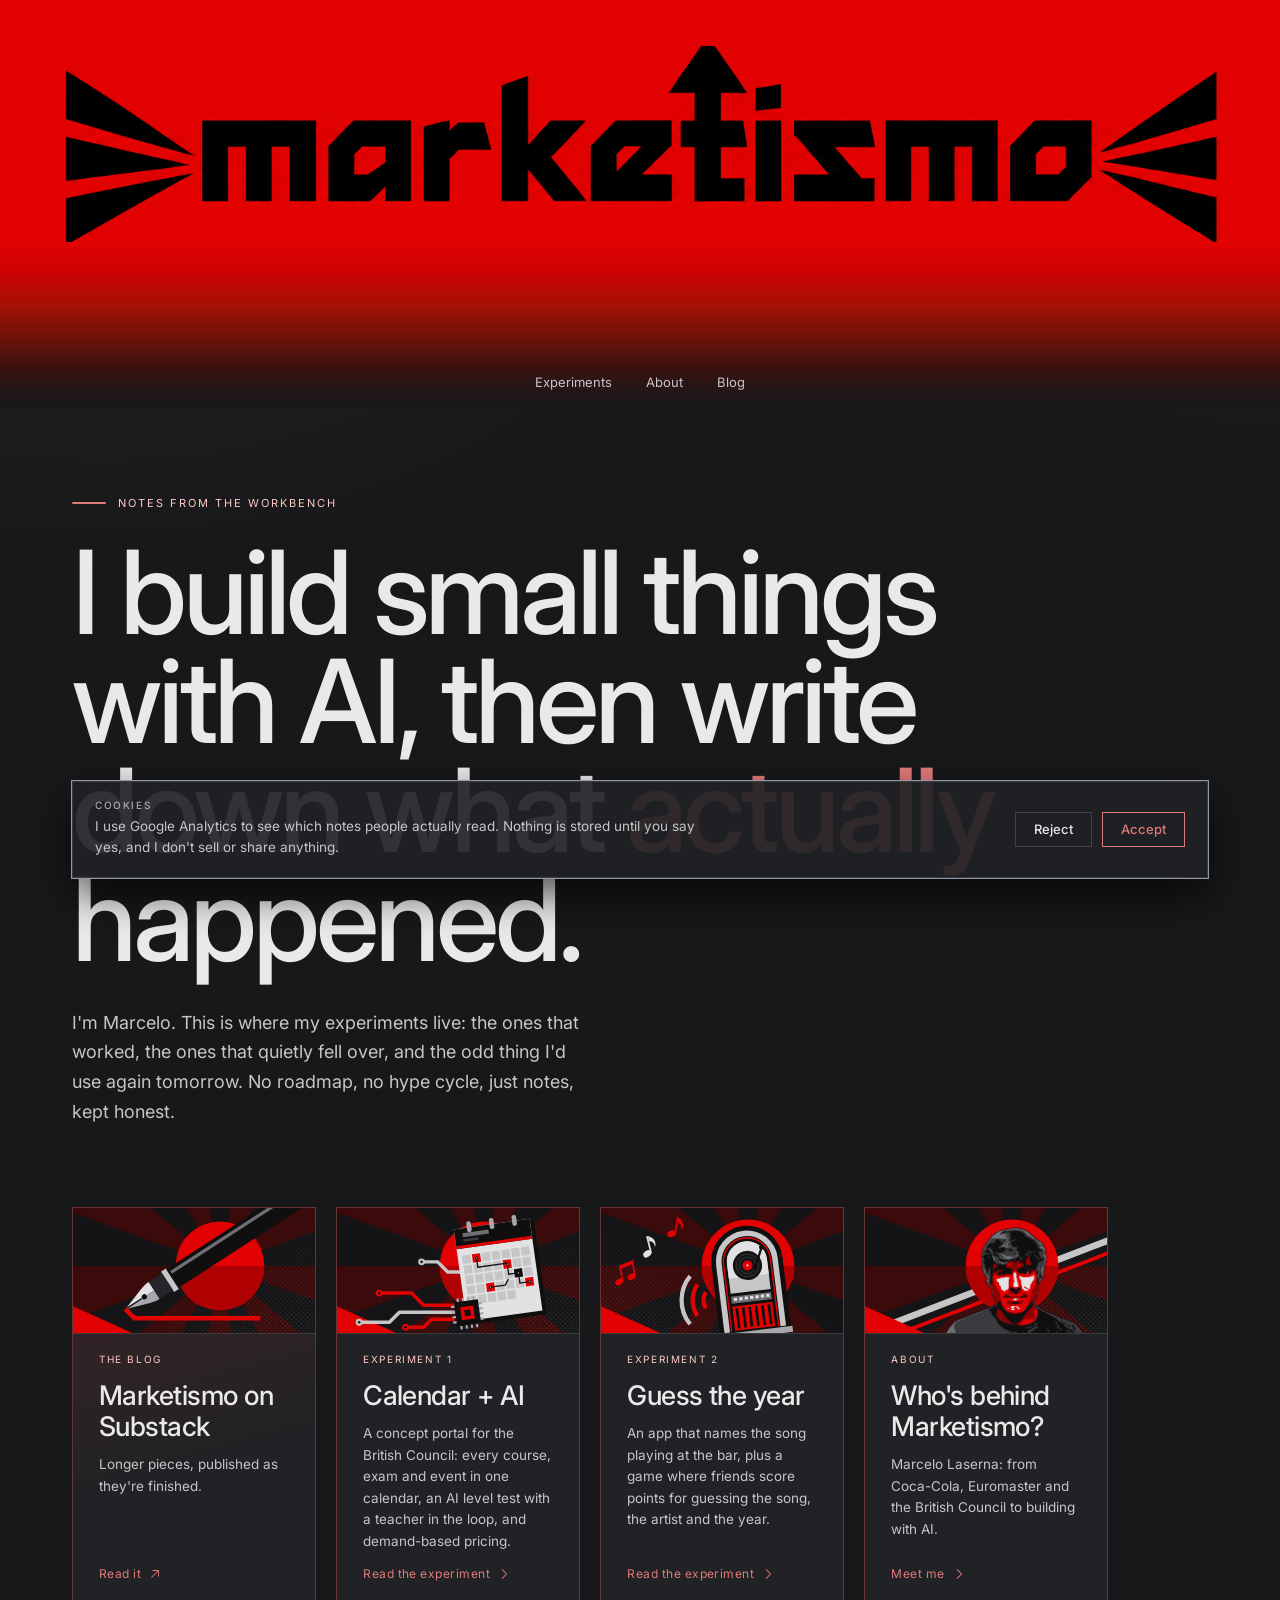
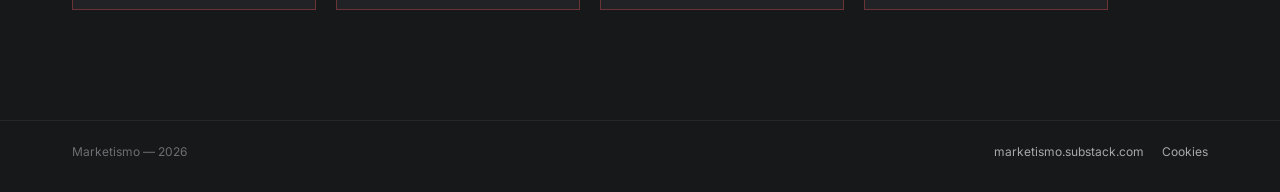
==== index.html @ d48d87e8 "Add the About page and its constructivist portrait tile New page at /about/ with Marcelo's story, a " ====
<!DOCTYPE html>
<html lang="en">
<head>
<meta charset="utf-8">
<meta name="viewport" content="width=device-width, initial-scale=1">

<!-- Consent Mode v2 defaults - must run before GTM loads -->
<script>
  window.dataLayer = window.dataLayer || [];
  function gtag(){dataLayer.push(arguments);}
  gtag('consent', 'default', {
    'ad_storage': 'denied',
    'ad_user_data': 'denied',
    'ad_personalization': 'denied',
    'analytics_storage': 'denied',
    'functionality_storage': 'granted',
    'security_storage': 'granted',
    'wait_for_update': 500
  });
</script>

<!-- Google Tag Manager -->
<script>(function(w,d,s,l,i){w[l]=w[l]||[];w[l].push({'gtm.start':
new Date().getTime(),event:'gtm.js'});var f=d.getElementsByTagName(s)[0],
j=d.createElement(s),dl=l!='dataLayer'?'&l='+l:'';j.async=true;j.src=
'https://www.googletagmanager.com/gtm.js?id='+i+dl;f.parentNode.insertBefore(j,f);
})(window,document,'script','dataLayer','GTM-PH86G99C');</script>
<!-- End Google Tag Manager -->
<title>Marketismo</title>
<meta name="description" content="Marcelo's notes from the workbench: small things built with AI, and what actually happened.">
<link rel="canonical" href="https://www.marketismo.com/">
<link rel="icon" href="/favicon.ico" sizes="16x16 32x32 48x48">
<link rel="icon" type="image/png" sizes="192x192" href="/assets/icons/icon-192.png">
<link rel="apple-touch-icon" href="/apple-touch-icon.png">
<link rel="manifest" href="/site.webmanifest">
<meta name="theme-color" content="#e20203">
<link rel="preconnect" href="https://fonts.googleapis.com">
<link rel="preconnect" href="https://fonts.gstatic.com" crossorigin>
<link rel="stylesheet" href="https://fonts.googleapis.com/css2?family=Inter:wght@300;400;500;600&amp;display=swap">
<link rel="stylesheet" href="assets/css/nocturne.css">
<link rel="stylesheet" href="assets/css/site.css">
</head>
<body>
<!-- Google Tag Manager (noscript) -->
<noscript><iframe src="https://www.googletagmanager.com/ns.html?id=GTM-PH86G99C"
height="0" width="0" style="display:none;visibility:hidden"></iframe></noscript>
<!-- End Google Tag Manager (noscript) -->
<div class="page">

  <header class="site-header">
    <a class="logo-link" href="#" aria-label="Marketismo — home">
      <img src="assets/img/marketismo-logo.png" alt="Marketismo">
    </a>
    <div class="logo-fade" aria-hidden="true"></div>
    <nav class="site-nav">
      <a href="#tiles">Experiments</a>
      <a href="/about/">About</a>
      <a href="https://marketismo.substack.com/" target="_blank" rel="noopener">Blog</a>
    </nav>
  </header>

  <main>
    <section class="hero">
      <div class="eyebrow">
        <span class="eyebrow-mark"></span>
        <span class="eyebrow-text">Notes from the workbench</span>
      </div>
      <h1>I build small things<br>with AI, then write<br>down what <em>actually</em> happened.</h1>
      <p>I'm Marcelo. This is where my experiments live: the ones that worked, the ones that quietly fell over, and the odd thing I'd use again tomorrow. No roadmap, no hype cycle, just notes, kept honest.</p>
    </section>

    <section id="tiles" class="tiles">
      <div class="tile-grid">

        <a class="tile tile--featured" href="https://marketismo.substack.com/" target="_blank" rel="noopener">
          <span class="tile-media tile-media--poster">
            <svg class="poster" viewBox="0 0 240 126" preserveAspectRatio="xMidYMid slice" xmlns="http://www.w3.org/2000/svg" aria-hidden="true">
              <defs>
                <pattern id="poster-dots" width="3.2" height="3.2" patternUnits="userSpaceOnUse" patternTransform="rotate(45)">
                  <circle cx="1.6" cy="1.6" r=".75" fill="#c6c6c9"/>
                </pattern>
                <linearGradient id="poster-fade" x1="0" y1="0" x2="1" y2="1">
                  <stop offset=".45" stop-color="#fff" stop-opacity="0"/>
                  <stop offset="1" stop-color="#fff" stop-opacity="1"/>
                </linearGradient>
                <mask id="poster-dots-mask"><rect width="240" height="126" fill="url(#poster-fade)"/></mask>
              </defs>
              <rect width="240" height="126" fill="#141416"/>
              <path class="poster-rays" d="M146 58L466.0 58.0L446.7 167.4ZM146 58L391.1 263.7L306.0 335.1ZM146 58L201.6 373.1L90.4 373.1ZM146 58L-14.0 335.1L-99.1 263.7ZM146 58L-154.7 167.4L-174.0 58.0ZM146 58L-154.7 -51.4L-99.1 -147.7ZM146 58L-14.0 -219.1L90.4 -257.1ZM146 58L201.6 -257.1L306.0 -219.1ZM146 58L391.1 -147.7L446.7 -51.4Z" fill="#3a0b0a"/>
              <rect width="240" height="126" fill="url(#poster-dots)" mask="url(#poster-dots-mask)" opacity=".22"/>
              <circle class="poster-sun" cx="146" cy="58" r="44" fill="#e20203"/>
              <path d="M102 58 A44 44 0 0 0 190 58 Z" fill="#b10203"/>
              <path class="poster-wedge" d="M0 126 L0 98 L62 126 Z" fill="#e20203"/>
              <g class="poster-pen"><g transform="translate(52 101) rotate(-33)">
                <rect x="55" y="-11" width="240" height="22" fill="#0f0f10"/>
                <rect x="58" y="-7.5" width="236" height="3.2" fill="#6e6e73"/>
                <rect x="50" y="-12" width="5.5" height="24" fill="#c6c6c9"/>
                <rect x="34" y="-10" width="16" height="20" fill="#26262a"/>
                <path d="M0 0 L22 -7.5 C28 -9.5 31 -10 34 -10 L34 0 Z" fill="#e2e2e4"/>
                <path d="M0 0 L34 0 L34 10 C31 10 28 9.5 22 7.5 Z" fill="#a8a8ac"/>
                <path d="M1.5 0 H19.5" stroke="#0f0f10" stroke-width="1.3"/>
                <circle cx="22.5" cy="0" r="2.6" fill="#0f0f10"/>
              </g></g>
              <path class="poster-ink" d="M52 101 L61 110 L186 110" fill="none" stroke="#e20203" stroke-width="4.6" stroke-linejoin="miter" stroke-linecap="butt"/>
            </svg>
          </span>
          <span class="tile-kicker">The blog</span>
          <span class="tile-title">Marketismo on Substack</span>
          <span class="tile-body">Longer pieces, published as they're finished.</span>
          <span class="tile-cta">Read it
            <svg width="14" height="14" viewBox="0 0 256 256" fill="currentColor" aria-hidden="true"><path d="M200 64v104a8 8 0 0 1-16 0V83.3L69.7 197.7a8 8 0 0 1-11.4-11.4L172.7 72H88a8 8 0 0 1 0-16h104a8 8 0 0 1 8 8Z"/></svg>
          </span>
        </a>

        <a class="tile tile--experiment" href="/experiments/calendar-ai/">
          <span class="tile-media tile-media--poster">
            <svg class="poster" viewBox="0 0 240 126" preserveAspectRatio="xMidYMid slice" xmlns="http://www.w3.org/2000/svg" aria-hidden="true">
              <defs>
                <pattern id="cal-dots" width="3.2" height="3.2" patternUnits="userSpaceOnUse" patternTransform="rotate(45)">
                  <circle cx="1.6" cy="1.6" r=".75" fill="#c6c6c9"/>
                </pattern>
                <linearGradient id="cal-fade" x1="0" y1="0" x2="1" y2="1">
                  <stop offset=".45" stop-color="#fff" stop-opacity="0"/>
                  <stop offset="1" stop-color="#fff" stop-opacity="1"/>
                </linearGradient>
                <mask id="cal-dots-mask"><rect width="240" height="126" fill="url(#cal-fade)"/></mask>
              </defs>
              <rect width="240" height="126" fill="#141416"/>
              <path class="poster-rays" d="M146 58L466.0 58.0L446.7 167.4ZM146 58L391.1 263.7L306.0 335.1ZM146 58L201.6 373.1L90.4 373.1ZM146 58L-14.0 335.1L-99.1 263.7ZM146 58L-154.7 167.4L-174.0 58.0ZM146 58L-154.7 -51.4L-99.1 -147.7ZM146 58L-14.0 -219.1L90.4 -257.1ZM146 58L201.6 -257.1L306.0 -219.1ZM146 58L391.1 -147.7L446.7 -51.4Z" fill="#3a0b0a"/>
              <rect width="240" height="126" fill="url(#cal-dots)" mask="url(#cal-dots-mask)" opacity=".22"/>
              <circle cx="146" cy="58" r="44" fill="#e20203"/>
              <path d="M102 58 A44 44 0 0 0 190 58 Z" fill="#b10203"/>
              <path d="M0 126 L0 98 L62 126 Z" fill="#e20203"/>
              <g class="poster-traces">
                <path d="M126 64 H110 L100 54 H84" fill="none" stroke="#c6c6c9" stroke-width="3.4" stroke-linejoin="miter"/><circle cx="84" cy="54" r="3.4" fill="#c6c6c9"/><circle cx="84" cy="54" r="1.3" fill="#141416"/>
                <path d="M117 97 H86 L74 85 H42" fill="none" stroke="#e20203" stroke-width="3.4" stroke-linejoin="miter"/><circle cx="42" cy="85" r="3.4" fill="#e20203"/><circle cx="42" cy="85" r="1.3" fill="#141416"/>
                <path d="M117 104 H62 L52 114 H22" fill="none" stroke="#c6c6c9" stroke-width="3.4" stroke-linejoin="miter"/><circle cx="22" cy="114" r="3.4" fill="#c6c6c9"/><circle cx="22" cy="114" r="1.3" fill="#141416"/>
                <path d="M117 111 H94 L86 119 H68" fill="none" stroke="#e20203" stroke-width="3.4" stroke-linejoin="miter"/><circle cx="68" cy="119" r="3.4" fill="#e20203"/><circle cx="68" cy="119" r="1.3" fill="#141416"/>
              </g>
              <g class="poster-calendar"><g transform="translate(160 62) rotate(-8)">
                <rect x="-34" y="-42" width="76" height="92" fill="#0f0f10"/>
                <rect x="-38" y="-46" width="76" height="92" fill="#e2e2e4"/>
                <rect x="-38" y="-46" width="76" height="20" fill="#0f0f10"/>
                <rect x="-38" y="-29" width="76" height="3" fill="#e20203"/>
                <rect x="-30" y="-41" width="26" height="4" fill="#6e6e73"/>
                <rect x="-30" y="-35" width="15" height="2.6" fill="#3b3b3f"/>
                <rect x="-25" y="-52" width="4.6" height="11" rx="2.3" fill="#a8a8ac"/>
                <rect x="-2.3" y="-52" width="4.6" height="11" rx="2.3" fill="#a8a8ac"/>
                <rect x="20.4" y="-52" width="4.6" height="11" rx="2.3" fill="#a8a8ac"/>
                <rect x="-33.50" y="-19.00" width="8.2" height="8.6" fill="#c6c6c9"/><rect x="-23.70" y="-19.00" width="8.2" height="8.6" fill="#e20203"/><rect x="-13.90" y="-19.00" width="8.2" height="8.6" fill="#c6c6c9"/><rect x="-4.10" y="-19.00" width="8.2" height="8.6" fill="#c6c6c9"/><rect x="5.70" y="-19.00" width="8.2" height="8.6" fill="#c6c6c9"/><rect x="15.50" y="-19.00" width="8.2" height="8.6" fill="#c6c6c9"/><rect x="25.30" y="-19.00" width="8.2" height="8.6" fill="#c6c6c9"/><rect x="-33.50" y="-8.80" width="8.2" height="8.6" fill="#c6c6c9"/><rect x="-23.70" y="-8.80" width="8.2" height="8.6" fill="#c6c6c9"/><rect x="-13.90" y="-8.80" width="8.2" height="8.6" fill="#c6c6c9"/><rect x="-4.10" y="-8.80" width="8.2" height="8.6" fill="#c6c6c9"/><rect x="5.70" y="-8.80" width="8.2" height="8.6" fill="#e20203"/><rect x="15.50" y="-8.80" width="8.2" height="8.6" fill="#c6c6c9"/><rect x="25.30" y="-8.80" width="8.2" height="8.6" fill="#c6c6c9"/><rect x="-33.50" y="1.40" width="8.2" height="8.6" fill="#c6c6c9"/><rect x="-23.70" y="1.40" width="8.2" height="8.6" fill="#c6c6c9"/><rect x="-13.90" y="1.40" width="8.2" height="8.6" fill="#c6c6c9"/><rect x="-4.10" y="1.40" width="8.2" height="8.6" fill="#c6c6c9"/><rect x="5.70" y="1.40" width="8.2" height="8.6" fill="#c6c6c9"/><rect x="15.50" y="1.40" width="8.2" height="8.6" fill="#0f0f10"/><rect x="25.30" y="1.40" width="8.2" height="8.6" fill="#c6c6c9"/><rect x="-33.50" y="11.60" width="8.2" height="8.6" fill="#c6c6c9"/><rect x="-23.70" y="11.60" width="8.2" height="8.6" fill="#c6c6c9"/><rect x="-13.90" y="11.60" width="8.2" height="8.6" fill="#e20203"/><rect x="-4.10" y="11.60" width="8.2" height="8.6" fill="#c6c6c9"/><rect x="5.70" y="11.60" width="8.2" height="8.6" fill="#c6c6c9"/><rect x="15.50" y="11.60" width="8.2" height="8.6" fill="#c6c6c9"/><rect x="25.30" y="11.60" width="8.2" height="8.6" fill="#e20203"/><rect x="-33.50" y="21.80" width="8.2" height="8.6" fill="#c6c6c9"/><rect x="-23.70" y="21.80" width="8.2" height="8.6" fill="#c6c6c9"/><rect x="-13.90" y="21.80" width="8.2" height="8.6" fill="#c6c6c9"/><rect x="-4.10" y="21.80" width="8.2" height="8.6" fill="#c6c6c9"/><rect x="5.70" y="21.80" width="8.2" height="8.6" fill="#c6c6c9"/>
                <g fill="none" stroke="#0f0f10" stroke-width="1.3"><path d="M-19.6 -14.7 V-5.5 H9.8"/><path d="M9.8 -4.5 V5.7 H19.6"/><path d="M19.6 5.7 V15.9 H29.4"/><path d="M-9.8 15.9 H4.9 L8.9 10.3"/></g>
                <circle cx="-19.6" cy="-14.7" r="1.5" fill="#0f0f10"/><circle cx="-19.6" cy="-14.7" r=".6" fill="#e2e2e4"/><circle cx="9.8" cy="-4.5" r="1.5" fill="#0f0f10"/><circle cx="9.8" cy="-4.5" r=".6" fill="#e2e2e4"/><circle cx="-9.8" cy="15.9" r="1.5" fill="#0f0f10"/><circle cx="-9.8" cy="15.9" r=".6" fill="#e2e2e4"/><circle cx="29.4" cy="15.9" r="1.5" fill="#0f0f10"/><circle cx="29.4" cy="15.9" r=".6" fill="#e2e2e4"/><circle cx="19.6" cy="5.7" r="1.5" fill="#0f0f10"/><circle cx="19.6" cy="5.7" r=".6" fill="#e2e2e4"/>
                <g transform="translate(-36 38)">
                  <rect x="-9" y="-15.5" width="2.2" height="4" fill="#a8a8ac"/><rect x="-9" y="11.5" width="2.2" height="4" fill="#a8a8ac"/><rect x="-15.5" y="-9" width="4" height="2.2" fill="#a8a8ac"/><rect x="11.5" y="-9" width="4" height="2.2" fill="#a8a8ac"/><rect x="-3.8" y="-15.5" width="2.2" height="4" fill="#a8a8ac"/><rect x="-3.8" y="11.5" width="2.2" height="4" fill="#a8a8ac"/><rect x="-15.5" y="-3.8" width="4" height="2.2" fill="#a8a8ac"/><rect x="11.5" y="-3.8" width="4" height="2.2" fill="#a8a8ac"/><rect x="1.4000000000000004" y="-15.5" width="2.2" height="4" fill="#a8a8ac"/><rect x="1.4000000000000004" y="11.5" width="2.2" height="4" fill="#a8a8ac"/><rect x="-15.5" y="1.4000000000000004" width="4" height="2.2" fill="#a8a8ac"/><rect x="11.5" y="1.4000000000000004" width="4" height="2.2" fill="#a8a8ac"/><rect x="6.600000000000001" y="-15.5" width="2.2" height="4" fill="#a8a8ac"/><rect x="6.600000000000001" y="11.5" width="2.2" height="4" fill="#a8a8ac"/><rect x="-15.5" y="6.600000000000001" width="4" height="2.2" fill="#a8a8ac"/><rect x="11.5" y="6.600000000000001" width="4" height="2.2" fill="#a8a8ac"/>
                  <rect x="-12" y="-12" width="24" height="24" fill="#0f0f10"/>
                  <rect x="-6.5" y="-6.5" width="13" height="13" fill="#e20203"/>
                  <rect x="-3" y="-3" width="6" height="6" fill="#0f0f10"/>
                </g>
              </g></g>
            </svg>
          </span>
          <span class="tile-kicker">Experiment 1</span>
          <span class="tile-title">Calendar + AI</span>
          <span class="tile-body">A concept portal for the British Council: every course, exam and event in one calendar, an AI level test with a teacher in the loop, and demand-based pricing.</span>
          <span class="tile-cta">Read the experiment
            <svg width="14" height="14" viewBox="0 0 256 256" fill="currentColor" aria-hidden="true"><path d="m181.7 133.7-80 80a8 8 0 0 1-11.4-11.4L164.7 128 90.3 53.7a8 8 0 0 1 11.4-11.4l80 80a8 8 0 0 1 0 11.4Z"/></svg>
          </span>
        </a>

        <a class="tile tile--experiment" href="/experiments/guess-the-year/">
          <span class="tile-media tile-media--poster">
            <svg class="poster" viewBox="0 0 240 126" preserveAspectRatio="xMidYMid slice" xmlns="http://www.w3.org/2000/svg" aria-hidden="true">
              <defs>
                <pattern id="jbx-dots" width="3.2" height="3.2" patternUnits="userSpaceOnUse" patternTransform="rotate(45)">
                  <circle cx="1.6" cy="1.6" r=".75" fill="#c6c6c9"/>
                </pattern>
                <linearGradient id="jbx-fade" x1="1" y1="0" x2="0" y2="1">
                  <stop offset=".45" stop-color="#fff" stop-opacity="0"/>
                  <stop offset="1" stop-color="#fff" stop-opacity="1"/>
                </linearGradient>
                <mask id="jbx-dots-mask"><rect width="240" height="126" fill="url(#jbx-fade)"/></mask>
              </defs>
              <rect width="240" height="126" fill="#141416"/>
              <path class="poster-rays" d="M146 58L466.0 58.0L446.7 167.4ZM146 58L391.1 263.7L306.0 335.1ZM146 58L201.6 373.1L90.4 373.1ZM146 58L-14.0 335.1L-99.1 263.7ZM146 58L-154.7 167.4L-174.0 58.0ZM146 58L-154.7 -51.4L-99.1 -147.7ZM146 58L-14.0 -219.1L90.4 -257.1ZM146 58L201.6 -257.1L306.0 -219.1ZM146 58L391.1 -147.7L446.7 -51.4Z" fill="#3a0b0a"/>
              <rect width="240" height="126" fill="url(#jbx-dots)" mask="url(#jbx-dots-mask)" opacity=".22"/>
              <circle cx="146" cy="58" r="46" fill="#e20203"/>
              <path d="M100 58 A46 46 0 0 0 192 58 Z" fill="#b10203"/>
              <path d="M0 126 L0 98 L62 126 Z" fill="#e20203"/>
              <g class="poster-waves" fill="none" stroke="#e20203" stroke-width="4.2" stroke-linecap="butt">
                <path d="M104.1 100.0 A16 16 0 0 1 104.1 84.0"/>
                <path d="M95.9 107.5 A27 27 0 0 1 95.9 76.5"/>
                <path d="M88.5 115.9 A38 38 0 0 1 88.5 68.1" stroke="#c6c6c9"/>
              </g>
              <g class="poster-notes">
                <g transform="translate(46 46) rotate(-14)"><ellipse cx="0" cy="0" rx="4.4" ry="3.1" transform="rotate(-22)" fill="#e2e2e4"/><rect x="3" y="-17" width="1.7" height="17" fill="#e2e2e4"/><path d="M4.7 -17 C10 -14 12 -9.5 9 -4.5 C9.6 -9 7.6 -11 4.7 -12 Z" fill="#e2e2e4"/></g>
                <g transform="translate(18 74) rotate(-10)"><ellipse cx="0" cy="0" rx="4" ry="2.9" transform="rotate(-22)" fill="#e20203"/><ellipse cx="13" cy="-3" rx="4" ry="2.9" transform="rotate(-22 13 -3)" fill="#e20203"/><rect x="2.8" y="-16" width="1.6" height="16" fill="#e20203"/><rect x="15.8" y="-19" width="1.6" height="16" fill="#e20203"/><path d="M2.8 -16 L17.4 -19 L17.4 -15.4 L2.8 -12.4 Z" fill="#e20203"/></g>
                <g transform="translate(70 26) rotate(8)"><ellipse cx="0" cy="0" rx="4.4" ry="3.1" transform="rotate(-22)" fill="#e20203"/><rect x="3" y="-17" width="1.7" height="17" fill="#e20203"/><path d="M4.7 -17 C10 -14 12 -9.5 9 -4.5 C9.6 -9 7.6 -11 4.7 -12 Z" fill="#e20203"/></g>
              </g>
              <g class="poster-jukebox"><g transform="translate(154 127) rotate(-7)">
                <path d="M-34 8 V-74 A34 34 0 0 1 34 -74 V8 Z" fill="#0f0f10" stroke="#0f0f10" stroke-width="3"/>
                <path d="M-28 -6 V-74 A28 28 0 0 1 28 -74 V-6" fill="none" stroke="#c6c6c9" stroke-width="5.5"/>
                <path d="M-23.5 -6 V-74 A23.5 23.5 0 0 1 23.5 -74 V-6" fill="none" stroke="#e20203" stroke-width="1.4"/>
                <rect x="-31.5" y="-74" width="2.2" height="66" fill="#f4f4f5" opacity=".14"/>
                <path d="M-20 -44 V-74 A20 20 0 0 1 20 -74 V-44 Z" fill="#c6c6c9"/>
                <path d="M-20 -59 V-74 A20 20 0 0 1 20 -74 V-59 Z" fill="#e2e2e4"/>
                <circle cx="0" cy="-70" r="14.5" fill="#141416"/>
                <circle cx="0" cy="-70" r="11.2" fill="none" stroke="#3b3b3f" stroke-width=".8"/>
                <circle cx="0" cy="-70" r="8.2" fill="none" stroke="#3b3b3f" stroke-width=".8"/>
                <circle cx="0" cy="-70" r="5" fill="#e20203"/>
                <circle cx="0" cy="-70" r="1.1" fill="#e2e2e4"/>
                <path d="M16 -86 L7 -66" stroke="#0f0f10" stroke-width="2.2" stroke-linecap="round"/>
                <circle cx="16" cy="-86" r="2.4" fill="#0f0f10"/>
                <rect x="-20" y="-41" width="40" height="7" fill="#6e6e73"/>
                <rect x="-17.5" y="-39.5" width="3.2" height="3" fill="#e2e2e4"/><rect x="-12.1" y="-39.5" width="3.2" height="3" fill="#e2e2e4"/><rect x="-6.699999999999999" y="-39.5" width="3.2" height="3" fill="#e2e2e4"/><rect x="-1.2999999999999972" y="-39.5" width="3.2" height="3" fill="#e2e2e4"/><rect x="4.100000000000001" y="-39.5" width="3.2" height="3" fill="#e2e2e4"/><rect x="9.5" y="-39.5" width="3.2" height="3" fill="#e2e2e4"/><rect x="14.900000000000006" y="-39.5" width="3.2" height="3" fill="#e2e2e4"/>
                <rect x="-20" y="-31" width="40" height="24" fill="#e20203"/>
                <rect x="-17" y="-29" width="2.6" height="20" fill="#0f0f10"/><rect x="-10.6" y="-29" width="2.6" height="20" fill="#0f0f10"/><rect x="-4.199999999999999" y="-29" width="2.6" height="20" fill="#0f0f10"/><rect x="2.200000000000003" y="-29" width="2.6" height="20" fill="#0f0f10"/><rect x="8.600000000000001" y="-29" width="2.6" height="20" fill="#0f0f10"/><rect x="15" y="-29" width="2.6" height="20" fill="#0f0f10"/>
                <rect x="-37" y="-5" width="74" height="6" fill="#a8a8ac"/>
              </g></g>
            </svg>
          </span>
          <span class="tile-kicker">Experiment 2</span>
          <span class="tile-title">Guess the year</span>
          <span class="tile-body">An app that names the song playing at the bar, plus a game where friends score points for guessing the song, the artist and the year.</span>
          <span class="tile-cta">Read the experiment
            <svg width="14" height="14" viewBox="0 0 256 256" fill="currentColor" aria-hidden="true"><path d="m181.7 133.7-80 80a8 8 0 0 1-11.4-11.4L164.7 128 90.3 53.7a8 8 0 0 1 11.4-11.4l80 80a8 8 0 0 1 0 11.4Z"/></svg>
          </span>
        </a>

        <a class="tile tile--experiment" href="/about/">
          <span class="tile-media tile-media--poster">
            <svg class="poster" viewBox="0 0 240 126" preserveAspectRatio="xMidYMid slice" xmlns="http://www.w3.org/2000/svg" aria-hidden="true">
              <defs>
                <pattern id="abt-dots" width="3.2" height="3.2" patternUnits="userSpaceOnUse" patternTransform="rotate(45)">
                  <circle cx="1.6" cy="1.6" r=".75" fill="#c6c6c9"/>
                </pattern>
                <linearGradient id="abt-fade" x1="0" y1="0" x2="1" y2="1">
                  <stop offset=".45" stop-color="#fff" stop-opacity="0"/>
                  <stop offset="1" stop-color="#fff" stop-opacity="1"/>
                </linearGradient>
                <mask id="abt-dots-mask"><rect width="240" height="126" fill="url(#abt-fade)"/></mask>
              </defs>
              <rect width="240" height="126" fill="#141416"/>
              <path class="poster-rays" d="M146 58L466.0 58.0L446.7 167.4ZM146 58L391.1 263.7L306.0 335.1ZM146 58L201.6 373.1L90.4 373.1ZM146 58L-14.0 335.1L-99.1 263.7ZM146 58L-154.7 167.4L-174.0 58.0ZM146 58L-154.7 -51.4L-99.1 -147.7ZM146 58L-14.0 -219.1L90.4 -257.1ZM146 58L201.6 -257.1L306.0 -219.1ZM146 58L391.1 -147.7L446.7 -51.4Z" fill="#3a0b0a"/>
              <rect width="240" height="126" fill="url(#abt-dots)" mask="url(#abt-dots-mask)" opacity=".22"/>
              <g class="poster-bars">
                <path d="M-10 126 L250 26 L250 33 L-10 133 Z" fill="#c6c6c9"/>
                <path d="M-10 140 L250 40 L250 44 L-10 144 Z" fill="#e20203"/>
              </g>
              <circle cx="146" cy="58" r="46" fill="#e20203"/>
              <path d="M100 58 A46 46 0 0 0 192 58 Z" fill="#b10203"/>
              <path d="M0 126 L0 98 L62 126 Z" fill="#e20203"/>
              <g class="poster-portrait">
                <image href="/assets/img/about/marcelo-poster.png" x="71" y="11" width="150" height="150"/>
              </g>
            </svg>
          </span>
          <span class="tile-kicker">About</span>
          <span class="tile-title">Who's behind Marketismo?</span>
          <span class="tile-body">Marcelo Laserna: from Coca-Cola, Euromaster and the British Council to building with AI.</span>
          <span class="tile-cta">Meet me
            <svg width="14" height="14" viewBox="0 0 256 256" fill="currentColor" aria-hidden="true"><path d="m181.7 133.7-80 80a8 8 0 0 1-11.4-11.4L164.7 128 90.3 53.7a8 8 0 0 1 11.4-11.4l80 80a8 8 0 0 1 0 11.4Z"/></svg>
          </span>
        </a>

      </div>
    </section>
  </main>

  <footer class="site-footer">
    <span>Marketismo — 2026</span>
    <div class="footer-links">
      <a href="https://marketismo.substack.com/" target="_blank" rel="noopener">marketismo.substack.com</a>
      <button type="button" class="link-btn" id="mk-consent-reopen">Cookies</button>
    </div>
  </footer>
</div>
<!-- Cookie consent -->
<div class="consent" id="mk-consent" role="dialog" aria-modal="false" aria-labelledby="mk-consent-title" hidden>
  <div class="consent-inner">
    <div class="consent-copy">
      <h2 class="consent-title" id="mk-consent-title">Cookies</h2>
      <p>I use Google Analytics to see which notes people actually read. Nothing is stored until you say yes, and I don't sell or share anything.</p>
    </div>
    <div class="consent-actions">
      <button type="button" class="btn btn-secondary" data-consent="denied">Reject</button>
      <button type="button" class="btn btn-primary" data-consent="granted">Accept</button>
    </div>
  </div>
</div>

<script src="assets/js/consent.js"></script>
</body>

</html>
---- assets/css/nocturne.css ----
/* Nocturne — design-system tokens and component classes. This file is the source of truth for the system's look; retune it here and see readme.md. */
@import url('https://fonts.googleapis.com/css2?family=Inter:wght@400;500;600;700&display=swap');

:root {
  --color-bg: #161826;
  --color-surface: #232532;
  --color-text: #e9e9ed;
  --color-accent: #9184d9; /* review round 7 (Barron): the accent moves to
     the product's blurple — OKLCH hue 289.2, the hue of the app's own Pro
     accent (#9a8fe0, --om-accent-pro) — at the same lightness the steel
     accent held (L 0.660, so the documented ratios survive) and chroma
     in the product blurple's own range (its token sits at C 0.118; the
     accent takes 0.125, from the old steel's 0.030):
     the accent now reads as an accent rather than another neutral. */
  --color-accent-2: #a7a1db; /* the machine-derived stand-in follows: same
     hue, same L 0.734, chroma at the same 2:3 proportion it held */
  --color-divider: color-mix(in srgb, #e9e9ed 16%, transparent);

  /* Tonal ramps — generated in OKLCH on one shared lightness scale, so the
     same step of any role matches the others in visual value. */
  --color-neutral-100: #f3f5fe;
  --color-neutral-200: #e4e7f5;
  --color-neutral-300: #cfd3e5;
  --color-neutral-400: #b2b6ca;
  --color-neutral-500: #9397ab;
  --color-neutral-600: #75798c;
  --color-neutral-700: #595d6c;
  --color-neutral-800: #3f424d;
  --color-neutral-900: #292b31;

  --color-accent-100: #f5f4ff;
  --color-accent-200: #e7e5fe;
  --color-accent-300: #d2cefd;
  --color-accent-400: #b5abfc;
  --color-accent-500: #968ae0;
  --color-accent-600: #796cbf;
  --color-accent-700: #5d5294;
  --color-accent-800: #423a6a;
  --color-accent-900: #2b2741;

  --color-accent-2-100: #f5f4ff;
  --color-accent-2-200: #e7e5fe;
  --color-accent-2-300: #d2cefd;
  --color-accent-2-400: #b5afe8;
  --color-accent-2-500: #9690c9;
  --color-accent-2-600: #7972a9;
  --color-accent-2-700: #5c5783;
  --color-accent-2-800: #423e5d;
  --color-accent-2-900: #2b293a;

  /* Deck section-divider ground — review round 3: saturation as presence.
     Dividers take a saturated deep indigo (hue 277, the neutral ramp's own
     family; C 0.094 — written when the accent held C 0.030, before the
     round-7 blurple raised it past the ground's) with a lighter bloom and
     a ghost tint of the same hue, while the slide grounds stay
     desaturated. Deck-scale fills only — not interface colors. */
  --color-section: #262a60;
  --color-section-glow: #353b80;
  --color-section-ghost: #4c5397;

  --font-heading: "Inter", system-ui, sans-serif;
  --font-heading-weight: 500;
  --font-body: "Inter", system-ui, sans-serif;

  --space-1: 2.8px;
  --space-2: 5.6px;
  --space-3: 8.4px;
  --space-4: 11.2px;
  --space-6: 16.8px;
  --space-8: 22.4px;

  --radius-sm: 4px;
  --radius-md: 8px;
  --radius-lg: 14px;

  /* Elevation — derived from the ground: soft ink-tinted shadows on a
     light theme, a hairline edge + ambient darkness on a dark one. */
  --shadow-sm: 0 0 0 1px #3f424d;
  --shadow-md: 0 0 0 1px #595d6c, 0 6px 18px rgba(0,0,0,0.55);
  --shadow-lg: 0 0 0 1px #9397ab, 0 16px 40px rgba(0,0,0,0.65);
}

body {
  background: var(--color-bg);
  color: var(--color-text);
  font-family: var(--font-body);
}
h1, h2, h3, h4 { font-family: var(--font-heading); font-weight: var(--font-heading-weight); }

.lighten{mix-blend-mode:lighten;background-color:transparent}

/* ══════════════════════════════════════════════════════════════════════════
   Components — built with the tokens above. Plain CSS
   on plain HTML: no JavaScript, no build step. Each class is documented in
   readme.md and demonstrated in foundations/ and components/.
   ══════════════════════════════════════════════════════════════════════ */

*, *::before, *::after { box-sizing: border-box; }
body { margin: 0; font-size: 15px; line-height: 1.55; font-weight: 400; }
h1, h2, h3, h4, h5, h6 {
  font-family: var(--font-heading); font-weight: var(--font-heading-weight);
  line-height: 1.12; letter-spacing: -0.015em; margin: 0 0 var(--space-2);
}
h1 { font-size: 42px; }
h2 { font-size: 32px; }
h3 { font-size: 25px; }
h4 { font-size: 20px; }
h5 { font-size: 16px; }
h6 { font-size: 13px; }
h6 { letter-spacing: 0.08em; text-transform: uppercase; }
p { margin: 0 0 var(--space-3); }
a { color: var(--color-accent); text-underline-offset: 3px; }
img { display: block; max-width: 100%; }
figure { margin: 0; }
figcaption {
  font-size: 11px; margin-top: var(--space-1);
  color: color-mix(in srgb, var(--color-text) 55%, transparent);
}
.text-muted { color: color-mix(in srgb, var(--color-text) 55%, transparent); }
:focus { outline: none; }
:focus-visible { outline: 2px solid var(--color-accent); outline-offset: 2px; }
::selection { background: color-mix(in srgb, var(--color-accent) 30%, transparent); }

/* — rules — */
/* Rules fade to transparent at both ends instead of stopping cleanly — a
   Nocturne signature. The ramp is 48px an end (one deck baseline unit),
   painted from the same divider token. Freestanding rules fade; box
   outlines, in-control separators, and short accent marks stay solid. */
.hr {
  height: 1px; border: 0; margin: var(--space-4) 0;
  background: linear-gradient(to right,
    transparent, var(--color-divider) 48px,
    var(--color-divider) calc(100% - 48px), transparent);
}

/* — buttons — */
.btn {
  display: inline-flex; align-items: center; justify-content: center; gap: 6px;
  cursor: pointer; text-decoration: none;
  font-family: var(--font-heading); font-weight: var(--font-heading-weight);
  font-size: 14px; line-height: 1.2; color: var(--color-text); /* matches the .input's 14px —
     the pair sits side by side in sign-up rows */
  background: transparent; border: 1px solid transparent;
  padding: var(--space-2) calc(var(--space-3) * 1.2);
  border-radius: var(--radius-md);
}
.btn svg { display: block; }
.btn:disabled { opacity: 0.45; cursor: not-allowed; }
.btn-primary { color: var(--color-accent); border-color: var(--color-accent); }
.btn-primary:hover { background: color-mix(in srgb, var(--color-accent) 12%, transparent); }
.btn-primary:active { background: color-mix(in srgb, var(--color-accent) 22%, transparent); }
.btn-secondary { border-color: var(--color-divider); }
.btn-secondary:hover { background: color-mix(in srgb, var(--color-text) 7%, transparent); }
.btn-secondary:active { background: color-mix(in srgb, var(--color-text) 14%, transparent); }
.btn-ghost { color: var(--color-accent); padding-inline: var(--space-1); }
.btn-ghost:hover { background: color-mix(in srgb, var(--color-accent) 10%, transparent); }
.btn-ghost:active { background: color-mix(in srgb, var(--color-accent) 18%, transparent); }
.btn-icon { width: 36px; height: 36px; padding: 0; }
.btn-block { width: 100%; margin-top: var(--space-2); }

/* — forms — */
.field > label {
  display: block; font-size: 12px; margin-bottom: 5px;
  color: color-mix(in srgb, var(--color-text) 70%, transparent);
}
.input {
  width: 100%; min-height: 36px; padding: 6px 10px; font: inherit;
  font-size: 14px; color: var(--color-text); caret-color: var(--color-accent);
  background: var(--color-surface);
  border: 1px solid var(--color-divider); border-radius: var(--radius-md);
}
.input:hover { border-color: color-mix(in srgb, var(--color-text) 45%, transparent); }
.input:focus-visible { border-color: var(--color-accent); outline-offset: 0; }
textarea.input { min-height: 90px; resize: vertical; }
.radio { display: inline-flex; align-items: center; gap: 8px; cursor: pointer; font-size: 14px; }
.radio input, .seg-opt input {
  position: absolute; opacity: 0; width: 0; height: 0; pointer-events: none;
}
.radio .dot {
  width: 16px; height: 16px; flex: none; border-radius: 50%;
  border: 1.5px solid var(--color-divider);
}
.radio:hover .dot { border-color: var(--color-accent); }
.radio input:checked + .dot {
  border-color: var(--color-accent); background: var(--color-accent);
  box-shadow: inset 0 0 0 4px var(--color-bg);
}
.radio input:focus-visible + .dot { outline: 2px solid var(--color-accent); outline-offset: 2px; }
.seg {
  display: inline-flex; overflow: hidden;
  border: 1px solid var(--color-divider); border-radius: var(--radius-md);
}
.seg-opt {
  display: inline-flex; align-items: center; gap: 6px;
  padding: 7px 12px; font-size: 13px; cursor: pointer;
}
.seg-opt + .seg-opt { border-left: 1px solid var(--color-divider); }
.seg-opt:has(input:checked) { color: var(--color-accent); box-shadow: inset 0 0 0 1px var(--color-accent); }
.seg-opt:not(:has(input:checked)):hover { background: color-mix(in srgb, var(--color-text) 7%, transparent); }
.seg-opt:has(input:focus-visible) { outline: 2px solid var(--color-accent); outline-offset: -2px; }

/* — cards — */
.card {
  display: flex; flex-direction: column; gap: var(--space-2);
  padding: var(--space-3); border-radius: var(--radius-md); background: var(--color-surface);
}
.card-kicker { font-size: 10px; letter-spacing: 0.1em; text-transform: uppercase; color: var(--color-accent); }
.card-title {
  font-family: var(--font-heading); font-weight: var(--font-heading-weight);
  font-size: 17px; line-height: 1.2;
}
.card-body { margin: 0; font-size: 13px; opacity: 0.8; flex: 1; }
.card-meta {
  display: flex; align-items: center; gap: 6px; font-size: 11px;
  color: color-mix(in srgb, var(--color-text) 50%, transparent);
}
.elev-sm { box-shadow: var(--shadow-sm); }
.elev-md { box-shadow: var(--shadow-md); }
.elev-lg { box-shadow: var(--shadow-lg); }

/* — tags — */
.tag {
  display: inline-flex; align-items: center; font-size: 11px;
  letter-spacing: 0.02em; padding: 3px 10px;
  border-radius: calc(var(--radius-md) * 0.75);
}
.tag-accent { background: var(--color-accent-800); color: var(--color-accent-100); }
.tag-accent-2 { background: var(--color-accent-2-800); color: var(--color-accent-2-100); }
.tag-neutral { background: var(--color-neutral-800); color: var(--color-neutral-100); }
.tag-outline { border: 1px solid var(--color-accent); color: var(--color-accent); }

/* — navigation — */
.nav {
  display: flex; align-items: center; gap: var(--space-4);
  padding: var(--space-3) var(--space-4);
  border-bottom: none;
}
.nav-brand {
  font-family: var(--font-heading); font-weight: var(--font-heading-weight);
  font-size: 18px; margin-right: auto;
}
.nav a { color: inherit; text-decoration: none; font-size: 14px; }
.nav a:hover, .nav a[aria-current='page'] { color: var(--color-accent); }

/* — tables — */
.table { width: 100%; border-collapse: collapse; font-size: 14px; }
.table th {
  text-align: left; font-size: 11px; letter-spacing: 0.08em; text-transform: uppercase;
  color: color-mix(in srgb, var(--color-text) 60%, transparent);
  padding: var(--space-2); border-bottom: 1px solid transparent; /* keeps layout; the row paints the fading rule */
}
.table td {
  padding: var(--space-2);
  border-bottom: 1px solid transparent;
}
/* Row rules as row-level strips so the end-fade spans the row, not each cell. */
.table thead tr {
  background: linear-gradient(to right,
    transparent, var(--color-divider) 48px,
    var(--color-divider) calc(100% - 48px), transparent) no-repeat bottom / 100% 1px;
}
.table tbody tr {
  background: linear-gradient(to right,
    transparent, color-mix(in srgb, var(--color-text) 8%, transparent) 48px,
    color-mix(in srgb, var(--color-text) 8%, transparent) calc(100% - 48px), transparent) no-repeat bottom / 100% 1px;
}
.table tbody tr:hover {
  /* the hover tint layers over the row rule, which keeps painting */
  background:
    linear-gradient(color-mix(in srgb, var(--color-text) 4%, transparent),
                    color-mix(in srgb, var(--color-text) 4%, transparent)) no-repeat 0 0 / 100% 100%,
    linear-gradient(to right,
      transparent, color-mix(in srgb, var(--color-text) 8%, transparent) 48px,
      color-mix(in srgb, var(--color-text) 8%, transparent) calc(100% - 48px), transparent) no-repeat bottom / 100% 1px;
}

/* — dialog — */
.dialog-backdrop {
  position: fixed; inset: 0; display: grid; place-items: center;
  padding: var(--space-4);
  background: color-mix(in srgb, var(--color-neutral-900) 50%, transparent);
}
.dialog {
  width: min(440px, 100%); display: flex; flex-direction: column; gap: var(--space-3);
  padding: var(--space-4); border-radius: var(--radius-lg);
  background: var(--color-surface); box-shadow: var(--shadow-lg);
}
.dialog-title {
  font-family: var(--font-heading); font-weight: var(--font-heading-weight);
  font-size: 20px;
}
.dialog-body { font-size: 14px; opacity: 0.85; }
.dialog-actions { display: flex; justify-content: flex-end; gap: var(--space-2); margin-top: var(--space-2); }
---- assets/css/site.css ----
/* Marketismo home — page theme layered over the Nocturne design system (nocturne.css). */
:root {
  --color-bg: #17181a; --color-surface: #212225; --color-text: #e9e9ea;
  --color-accent: #e07a78; --color-accent-2: #e07a78;
  --color-neutral-100: #f4f4f5; --color-neutral-200: #e2e2e4; --color-neutral-300: #c6c6c9;
  --color-neutral-400: #a8a8ac; --color-neutral-500: #8b8b90; --color-neutral-600: #6e6e73;
  --color-neutral-700: #535358; --color-neutral-800: #3b3b3f; --color-neutral-900: #262628;
  --color-accent-100: #fff4f3; --color-accent-200: #ffe3e1; --color-accent-300: #fdc9c6;
  --color-accent-400: #f39e9c; --color-accent-500: #e07a78; --color-accent-600: #bf6260;
  --color-accent-700: #94494a; --color-accent-800: #6a3435; --color-accent-900: #3f2425;
  --color-accent-2-800: #6a3435; --color-accent-2-100: #fff4f3;

  --brand-red: #e20203;
  --fade-h: clamp(90px, 13vw, 170px);
  --gutter: clamp(20px, 6vw, 72px);
}

body { margin: 0; background: var(--color-bg); color: var(--color-text); -webkit-font-smoothing: antialiased; }
a { color: var(--color-accent); text-underline-offset: 3px; }
a:hover { color: var(--color-accent-300); }

@keyframes mkFade { from { opacity: 0; transform: translateY(10px); } to { opacity: 1; transform: none; } }

.page {
  min-height: 100vh; display: flex; flex-direction: column;
  background:
    radial-gradient(90% 60% at 8% -10%, rgba(224,122,120,0.16), transparent 70%),
    radial-gradient(60% 40% at 100% 0%, rgba(224,122,120,0.06), transparent 70%),
    var(--color-bg);
}

/* — header — */
.site-header { display: flex; flex-direction: column; align-items: center; }
.logo-link {
  position: relative; display: flex; align-items: center; justify-content: center;
  width: 100%; background: var(--brand-red); overflow: hidden;
  padding: clamp(24px, 3.6vw, 46px) 0 0; text-decoration: none;
  animation: mkFade .8s ease both;
}
.logo-link img {
  display: block; width: 100%; max-width: none; height: clamp(118px, 17vw, 196px);
  object-fit: cover; object-position: center;
  transition: transform .9s cubic-bezier(.16,.84,.26,1);
}
.logo-link:hover img { transform: scale(1.03); }
.logo-fade {
  width: 100%; height: var(--fade-h);
  background: linear-gradient(to bottom, #e20203 0%, #cd0203 18%, #a51105 38%, #6d1209 58%, #3b1210 76%, #221618 90%, #17181a 100%);
}
.site-nav {
  display: flex; align-items: center; justify-content: center;
  gap: clamp(18px, 3vw, 34px); margin-top: calc(var(--fade-h) * -0.3);
  padding: 14px 20px; font-size: 13px;
}
.site-nav a, .site-footer a { color: var(--color-neutral-300); text-decoration: none; }
.site-nav a { font-size: 13px; }
.site-nav a:hover, .site-footer a:hover { color: var(--color-accent); }
.site-nav a[aria-current="page"] { color: var(--color-text); }

/* — hero — */
.hero {
  padding: clamp(34px, 7vw, 88px) var(--gutter) clamp(40px, 7vw, 80px);
  max-width: 1180px; animation: mkFade .7s ease both;
}
.eyebrow { display: flex; align-items: center; gap: 12px; margin-bottom: 26px; }
.eyebrow-mark { width: 34px; height: 2px; background: var(--color-accent); border-radius: 2px; }
.eyebrow-text { font-size: 11px; letter-spacing: 0.18em; text-transform: uppercase; color: var(--color-accent-300); }
.hero h1 {
  margin: 0; font-family: var(--font-heading); font-weight: 500;
  font-size: clamp(46px, 9.5vw, 116px); line-height: 0.94; letter-spacing: -0.035em;
  color: var(--color-text); text-wrap: balance;
}
.hero h1 em { font-style: normal; color: var(--color-accent); }
.hero p {
  margin: 34px 0 0; max-width: 52ch; font-size: clamp(15px, 1.5vw, 18px);
  line-height: 1.65; color: var(--color-neutral-300); text-wrap: pretty;
}

/* — tiles — */
.tiles { padding: 0 var(--gutter) clamp(56px, 9vw, 110px); max-width: 1180px; }
.tile-grid {
  display: grid; grid-template-columns: repeat(auto-fit, minmax(min(190px, 100%), 1fr));
  gap: clamp(14px, 1.6vw, 22px);
}
.tile {
  display: flex; flex-direction: column; gap: 12px; min-height: 250px; padding: 26px;
  text-decoration: none; color: inherit;
  background: var(--color-surface); border: 1px solid var(--color-neutral-800);
  transition: transform .25s ease, border-color .25s ease, box-shadow .25s ease;
}
.tile:hover { color: inherit; transform: translateY(-4px); border-color: var(--color-neutral-600); box-shadow: var(--shadow-md); }
.tile-kicker { font-size: 10px; letter-spacing: 0.16em; text-transform: uppercase; color: var(--color-neutral-400); }
.tile-title {
  margin-top: auto; font-family: var(--font-heading); font-weight: 500;
  font-size: 27px; line-height: 1.15; letter-spacing: -0.02em;
}
.tile-body { font-size: 13.5px; line-height: 1.6; color: var(--color-neutral-300); }
.tile-cta { display: inline-flex; align-items: center; gap: 7px; font-size: 12px; letter-spacing: 0.04em; color: var(--color-neutral-400); }

.tile--featured {
  background: linear-gradient(165deg, var(--color-accent-900), var(--color-surface) 62%);
  border-color: var(--color-accent-800);
}
.tile--featured:hover { border-color: var(--color-accent); box-shadow: var(--shadow-lg); }
.tile--featured .tile-kicker { color: var(--color-accent-300); }
.tile--featured .tile-cta { color: var(--color-accent); }

/* — footer — */
.site-footer {
  margin-top: auto; padding: 22px var(--gutter) 30px;
  display: flex; flex-wrap: wrap; gap: 14px; justify-content: space-between; align-items: center;
  border-top: 1px solid var(--color-neutral-900);
}
.site-footer span { font-size: 12px; color: var(--color-neutral-600); }
.site-footer a { font-size: 12px; color: var(--color-neutral-400); }

@media (prefers-reduced-motion: reduce) {
  *, *::before, *::after { animation: none !important; transition: none !important; }
}

/* — cookie consent — */
.consent {
  position: fixed; left: 0; right: 0; bottom: 0; z-index: 50;
  padding: 0 var(--gutter) clamp(14px, 2vw, 22px);
  animation: mkConsentIn .45s cubic-bezier(.16,.84,.26,1) both;
}
.consent[hidden] { display: none; }
@keyframes mkConsentIn { from { opacity: 0; transform: translateY(16px); } to { opacity: 1; transform: none; } }
.consent-inner {
  max-width: 1180px; margin: 0 auto;
  display: flex; flex-wrap: wrap; align-items: center; gap: clamp(14px, 2vw, 28px);
  padding: 18px 22px;
  background: color-mix(in srgb, var(--color-surface) 92%, transparent);
  -webkit-backdrop-filter: blur(14px); backdrop-filter: blur(14px);
  border: 1px solid var(--color-neutral-800);
  box-shadow: var(--shadow-lg);
}
.consent-copy { flex: 1 1 320px; }
.consent-title {
  margin: 0 0 5px; font-size: 10px; letter-spacing: 0.16em; text-transform: uppercase;
  font-weight: 500; color: var(--color-neutral-400);
}
.consent-copy p { margin: 0; max-width: 68ch; font-size: 13.5px; line-height: 1.6; color: var(--color-neutral-300); }
.consent-actions { display: flex; gap: 10px; flex: 0 0 auto; margin-left: auto; }
.consent .btn { font-size: 13px; padding: 9px 18px; border-radius: 0; }

@media (max-width: 620px) {
  .consent-actions { width: 100%; margin-left: 0; }
  .consent-actions .btn { flex: 1; }
}

/* — footer links — */
.footer-links { display: flex; align-items: center; gap: 18px; }
.link-btn {
  background: none; border: 0; padding: 0; font: inherit; font-size: 12px;
  color: var(--color-neutral-400); cursor: pointer;
}
.link-btn:hover { color: var(--color-accent); }

/* — experiment tile — */
.tile--experiment { border-color: var(--color-accent-800); }
.tile--experiment:hover { border-color: var(--color-accent); box-shadow: var(--shadow-lg); }
.tile--experiment .tile-kicker { color: var(--color-accent-300); }
.tile--experiment .tile-cta { color: var(--color-accent); }
.tile-media {
  display: block; margin: -26px -26px 6px; aspect-ratio: 1200 / 630; overflow: hidden;
  border-bottom: 1px solid var(--color-neutral-800); background: var(--color-bg);
}
.tile-media img { width: 100%; height: 100%; object-fit: cover; transition: transform .6s cubic-bezier(.16,.84,.26,1); }
.tile--experiment:hover .tile-media img { transform: scale(1.04); }

/* — compact header for inner pages — */
.site-header--compact { --fade-h: clamp(56px, 8vw, 100px); }
.site-header--compact .logo-link { padding-top: clamp(14px, 2vw, 24px); }
.site-header--compact .logo-link img { height: clamp(78px, 10vw, 120px); }

/* — article — */
.article {
  max-width: 820px; margin: 0 auto;
  padding: clamp(34px, 6vw, 72px) var(--gutter) clamp(56px, 8vw, 96px);
  box-sizing: content-box; animation: mkFade .7s ease both;
}
.article-head h1 {
  margin: 0; font-family: var(--font-heading); font-weight: 500;
  font-size: clamp(40px, 7vw, 76px); line-height: 0.98; letter-spacing: -0.035em;
  color: var(--color-text); text-wrap: balance;
}
.article-head h1 em { font-style: normal; color: var(--color-accent); }
.article-lead {
  margin: 26px 0 0; font-size: clamp(18px, 2vw, 22px); line-height: 1.5;
  color: var(--color-neutral-200); text-wrap: pretty;
}
.article-sub { margin: 10px 0 0; font-size: 15px; color: var(--color-neutral-400); }
.article-jump {
  display: inline-flex; align-items: center; gap: 8px; margin-top: 22px;
  font-size: 13px; letter-spacing: 0.02em; text-decoration: none;
}
.article-jump svg { transition: transform .25s ease; }
.article-jump:hover svg { transform: translate(2px, -2px); }

.article-figure { margin: clamp(30px, 5vw, 48px) calc(-1 * min(var(--gutter), 60px)) 0; }
.article-figure img {
  width: 100%; height: auto; border: 1px solid var(--color-neutral-800);
  box-shadow: 0 24px 60px rgba(0,0,0,0.45);
}
.article-figure figcaption { margin-top: 12px; font-size: 12px; color: var(--color-neutral-500); padding: 0 min(var(--gutter), 60px); }

.article-body { margin-top: clamp(36px, 5vw, 56px); font-size: 16.5px; line-height: 1.7; color: var(--color-neutral-300); }
.article-body > h2 {
  display: flex; align-items: center; gap: 12px;
  margin: clamp(40px, 5vw, 56px) 0 18px; font-size: 11px; font-weight: 500;
  letter-spacing: 0.18em; text-transform: uppercase; color: var(--color-accent-300);
}
.article-body > h2::before { content: ""; width: 26px; height: 2px; border-radius: 2px; background: var(--color-accent); }
.article-body p { margin: 0 0 16px; }
.article-body strong { color: var(--color-text); font-weight: 500; }
.article-body a { color: var(--color-text); text-decoration-color: var(--color-accent); text-decoration-thickness: 1px; }
.article-body a:hover { color: var(--color-accent); }

.goals { list-style: none; margin: 0; padding: 0; display: grid; gap: 14px; counter-reset: goal; }
.goals li {
  counter-increment: goal; position: relative; padding: 20px 22px 20px 64px;
  background: var(--color-surface); border: 1px solid var(--color-neutral-800);
}
.goals li::before {
  content: counter(goal, decimal-leading-zero); position: absolute; left: 22px; top: 19px;
  font-size: 13px; font-weight: 500; letter-spacing: 0.04em; color: var(--color-accent);
}

.features { list-style: none; margin: 0; padding: 0; }
.features > li { position: relative; padding: 14px 0 14px 22px; border-top: 1px solid var(--color-neutral-900); }
.features > li:last-child { border-bottom: 1px solid var(--color-neutral-900); }
.features > li::before {
  content: ""; position: absolute; left: 0; top: 25px; width: 7px; height: 7px;
  border-radius: 50%; background: var(--color-accent);
}
.steps { list-style: none; margin: 14px 0 4px; padding: 0; counter-reset: step; }
.steps li { counter-increment: step; position: relative; padding: 6px 0 6px 38px; font-size: 15.5px; }
.steps li::before {
  content: counter(step); position: absolute; left: 0; top: 7px;
  width: 24px; height: 24px; display: grid; place-items: center;
  font-size: 11.5px; font-weight: 500; color: var(--color-accent-200);
  border: 1px solid var(--color-accent-700); border-radius: 50%;
}

/* the call to action — the one place the page raises its voice */
.cta-panel {
  position: relative; overflow: hidden; margin: clamp(44px, 6vw, 64px) 0 0;
  padding: clamp(28px, 4vw, 44px);
  background:
    radial-gradient(80% 120% at 100% 0%, rgba(224,122,120,0.28), transparent 60%),
    linear-gradient(165deg, var(--color-accent-900), var(--color-surface) 70%);
  border: 1px solid var(--color-accent-700);
}
.cta-kicker { font-size: 11px; letter-spacing: 0.18em; text-transform: uppercase; color: var(--color-accent-300); }
.cta-title {
  margin: 12px 0 0; font-family: var(--font-heading); font-weight: 500;
  font-size: clamp(28px, 4vw, 40px); line-height: 1.08; letter-spacing: -0.025em; color: var(--color-text);
}
.cta-panel p { margin: 12px 0 0; max-width: 52ch; font-size: 15px; line-height: 1.6; color: var(--color-neutral-300); }
.cta-button {
  display: inline-flex; align-items: center; gap: 10px; margin-top: 24px;
  padding: 15px 24px; font-size: 15px; font-weight: 500; letter-spacing: 0.01em;
  color: var(--color-bg); background: var(--color-accent); text-decoration: none;
  box-shadow: 0 10px 30px rgba(224,122,120,0.28);
  transition: background .2s ease, transform .2s ease, box-shadow .2s ease;
}
.cta-button:hover { color: var(--color-bg); background: var(--color-accent-400); transform: translateY(-2px); box-shadow: 0 14px 36px rgba(224,122,120,0.38); }
.cta-button:active { background: var(--color-accent-300); transform: none; }
.cta-button svg { transition: transform .2s ease; }
.cta-button:hover svg { transform: translate(2px, -2px); }
.cta-url { display: block; margin-top: 12px; font-size: 12px; color: var(--color-neutral-500); }

.article-note {
  margin: 28px 0 0; padding-top: 18px; border-top: 1px solid var(--color-neutral-900);
  font-size: 12.5px; line-height: 1.6; color: var(--color-neutral-500);
}
.article-back { display: inline-flex; align-items: center; gap: 8px; margin-top: 28px; font-size: 13px; color: var(--color-neutral-300); text-decoration: none; }
.article-back:hover { color: var(--color-accent); }

/* — tiles with media: text sits under the picture, the call to action sinks to the bottom — */
.tile-media ~ .tile-title { margin-top: 0; }
.tile-media ~ .tile-cta { margin-top: auto; }

/* — blog tile: a fountain pen as a constructivist poster — */
.tile-media--poster { position: relative; background: #141416; }
.poster { position: absolute; inset: 0; width: 100%; height: 100%; display: block; }
.poster-rays { transform-box: view-box; transform-origin: 146px 58px; transition: transform 1.2s cubic-bezier(.16,.84,.26,1); }
.poster-pen { transition: transform .6s cubic-bezier(.16,.84,.26,1); }
.tile:hover .poster-rays { transform: rotate(10deg); }
.tile:hover .poster-pen { transform: translate(-3px, 2px); }
.poster-notes, .poster-jukebox, .poster-traces, .poster-calendar, .poster-bars, .poster-portrait { transition: transform .6s cubic-bezier(.16,.84,.26,1); }
.tile:hover .poster-notes { transform: translate(-4px, -3px); }
.tile:hover .poster-jukebox, .tile:hover .poster-calendar { transform: translateY(-2px); }
.tile:hover .poster-traces { transform: translateX(-4px); }
.tile:hover .poster-bars { transform: translate(-6px, 2px); }
.tile:hover .poster-portrait { transform: translateY(-2px); }

/* — article: points scoreboard — */
.points { list-style: none; margin: 4px 0 20px; padding: 0; display: grid; grid-template-columns: repeat(3, 1fr); gap: 12px; }
.points li {
  display: flex; flex-direction: column; gap: 4px; padding: 18px 20px;
  background: var(--color-surface); border: 1px solid var(--color-neutral-800);
}
.points li:first-child { border-color: var(--color-accent-700); background: linear-gradient(165deg, var(--color-accent-900), var(--color-surface) 75%); }
.points-value { font-family: var(--font-heading); font-weight: 500; font-size: clamp(30px, 4vw, 40px); line-height: 1; letter-spacing: -0.03em; color: var(--color-text); }
.points-value::after { content: " pts"; font-size: 13px; letter-spacing: 0.02em; color: var(--color-neutral-500); }
.points-label { font-size: 11px; letter-spacing: 0.16em; text-transform: uppercase; color: var(--color-accent-300); }

/* — about: career and key facts — */
.career { list-style: none; margin: 4px 0 20px; padding: 0; display: flex; flex-wrap: wrap; gap: 10px; }
.career li {
  padding: 9px 14px; font-size: 14px; color: var(--color-text);
  background: var(--color-surface); border: 1px solid var(--color-neutral-800);
}
.career li span { margin-left: 6px; font-size: 12px; color: var(--color-neutral-500); }
.facts { list-style: none; margin: 4px 0 20px; padding: 0; display: grid; grid-template-columns: repeat(3, 1fr); gap: 12px; }
.facts li {
  display: flex; flex-direction: column; gap: 6px; padding: 18px 20px;
  background: var(--color-surface); border: 1px solid var(--color-neutral-800);
}
.facts li:first-child { border-color: var(--color-accent-700); background: linear-gradient(165deg, var(--color-accent-900), var(--color-surface) 75%); }
.facts-value { font-family: var(--font-heading); font-weight: 500; font-size: clamp(26px, 3.4vw, 34px); line-height: 1; letter-spacing: -0.03em; color: var(--color-text); }
.facts-label { font-size: 11px; line-height: 1.4; letter-spacing: 0.14em; text-transform: uppercase; color: var(--color-accent-300); }
@media (max-width: 520px) { .facts { grid-template-columns: 1fr; } }

/* — call to action with a secondary link — */
.cta-actions { display: flex; flex-wrap: wrap; align-items: center; gap: 12px 26px; margin-top: 24px; }
.cta-actions .cta-button { margin-top: 0; }
.cta-secondary { display: inline-flex; align-items: center; gap: 8px; font-size: 14px; color: var(--color-neutral-200); text-decoration: none; }
.cta-secondary:hover { color: var(--color-accent); }
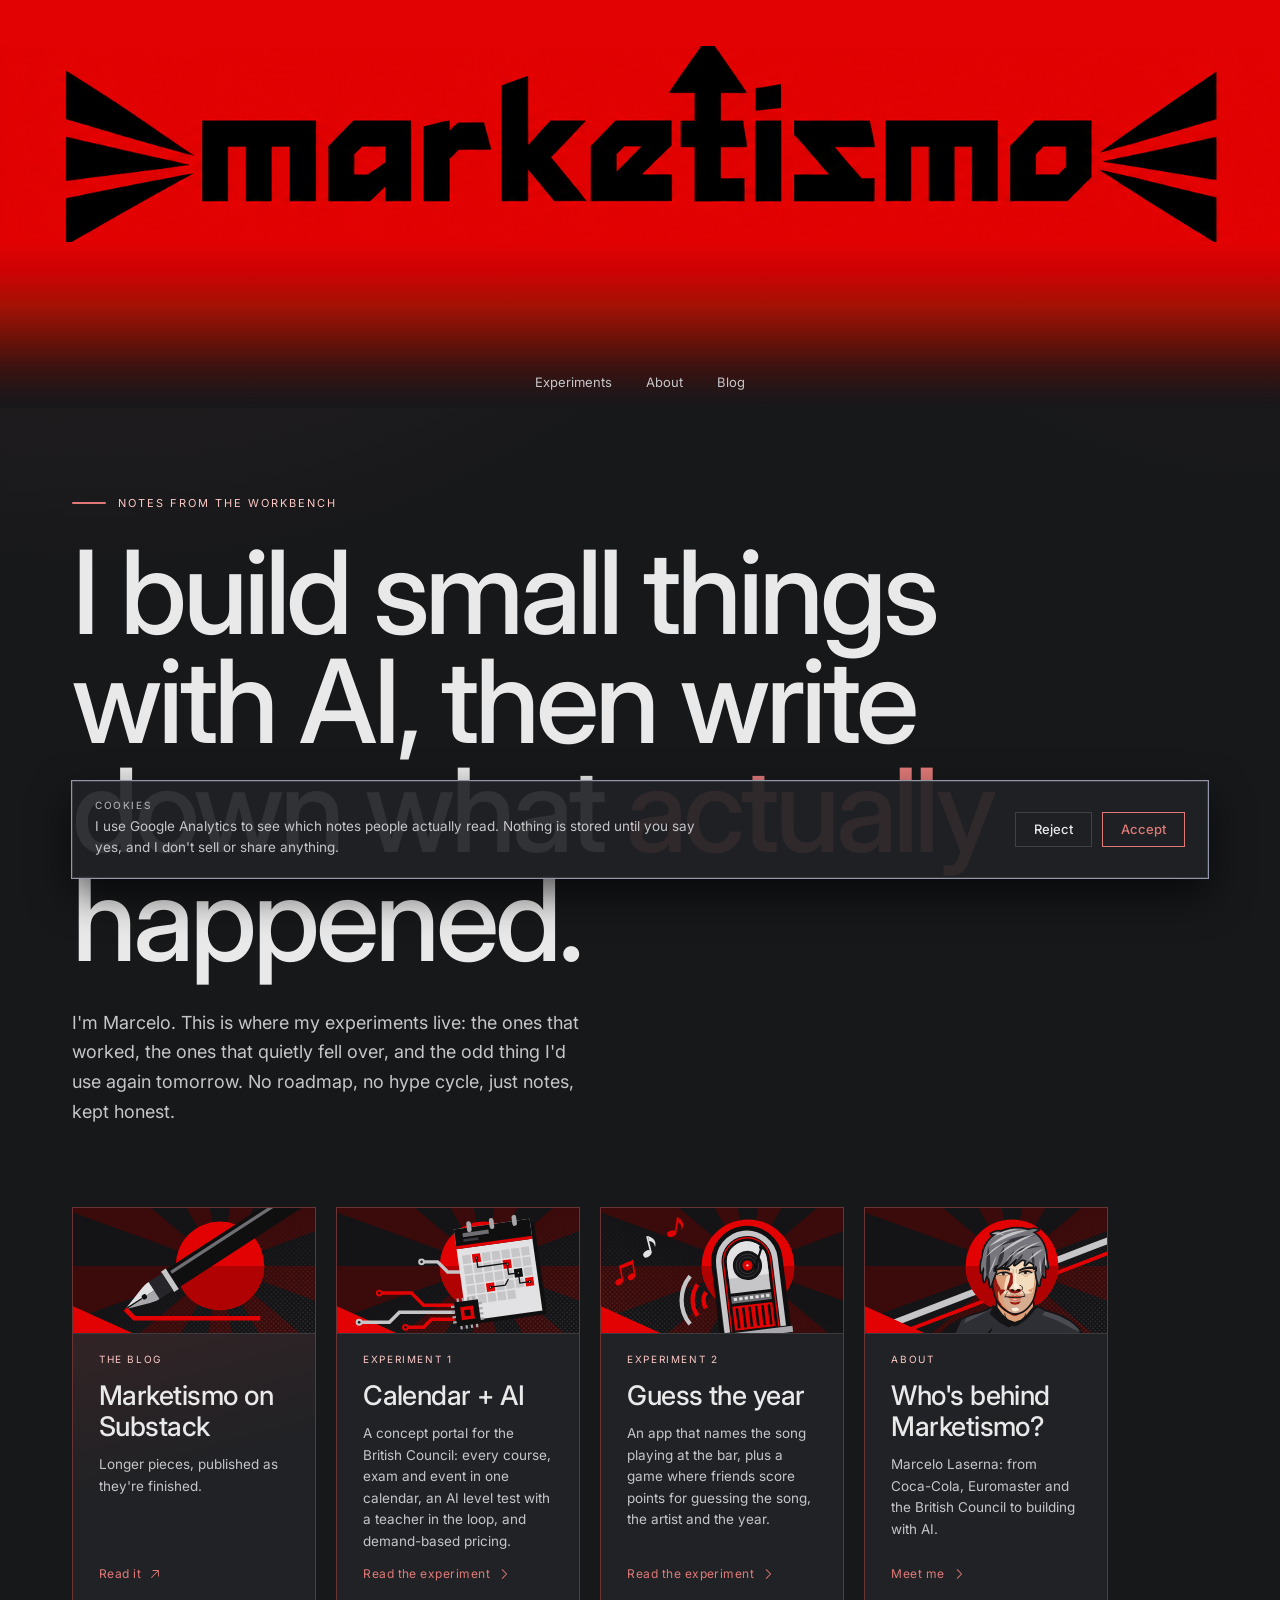
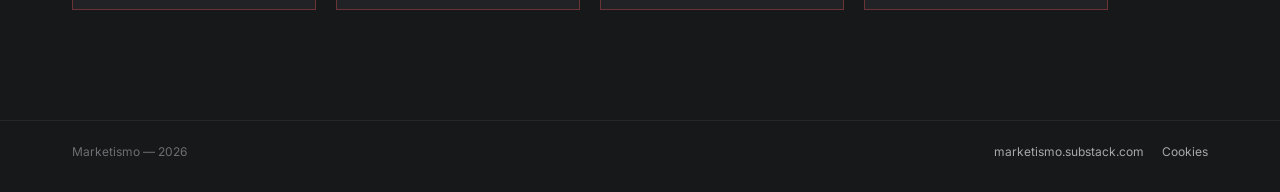
==== commit 43a8606b: "Redraw the About portrait as an illustrated propaganda poster Replace the posterised photo with a ha" ====
--- a/index.html
+++ b/index.html
@@ -250,7 +250,7 @@
               <path d="M100 58 A46 46 0 0 0 192 58 Z" fill="#b10203"/>
               <path d="M0 126 L0 98 L62 126 Z" fill="#e20203"/>
               <g class="poster-portrait">
-                <image href="/assets/img/about/marcelo-poster.png" x="71" y="11" width="150" height="150"/>
+                <image href="/assets/img/about/marcelo-poster.svg" x="71" y="11" width="150" height="150"/>
               </g>
             </svg>
           </span>
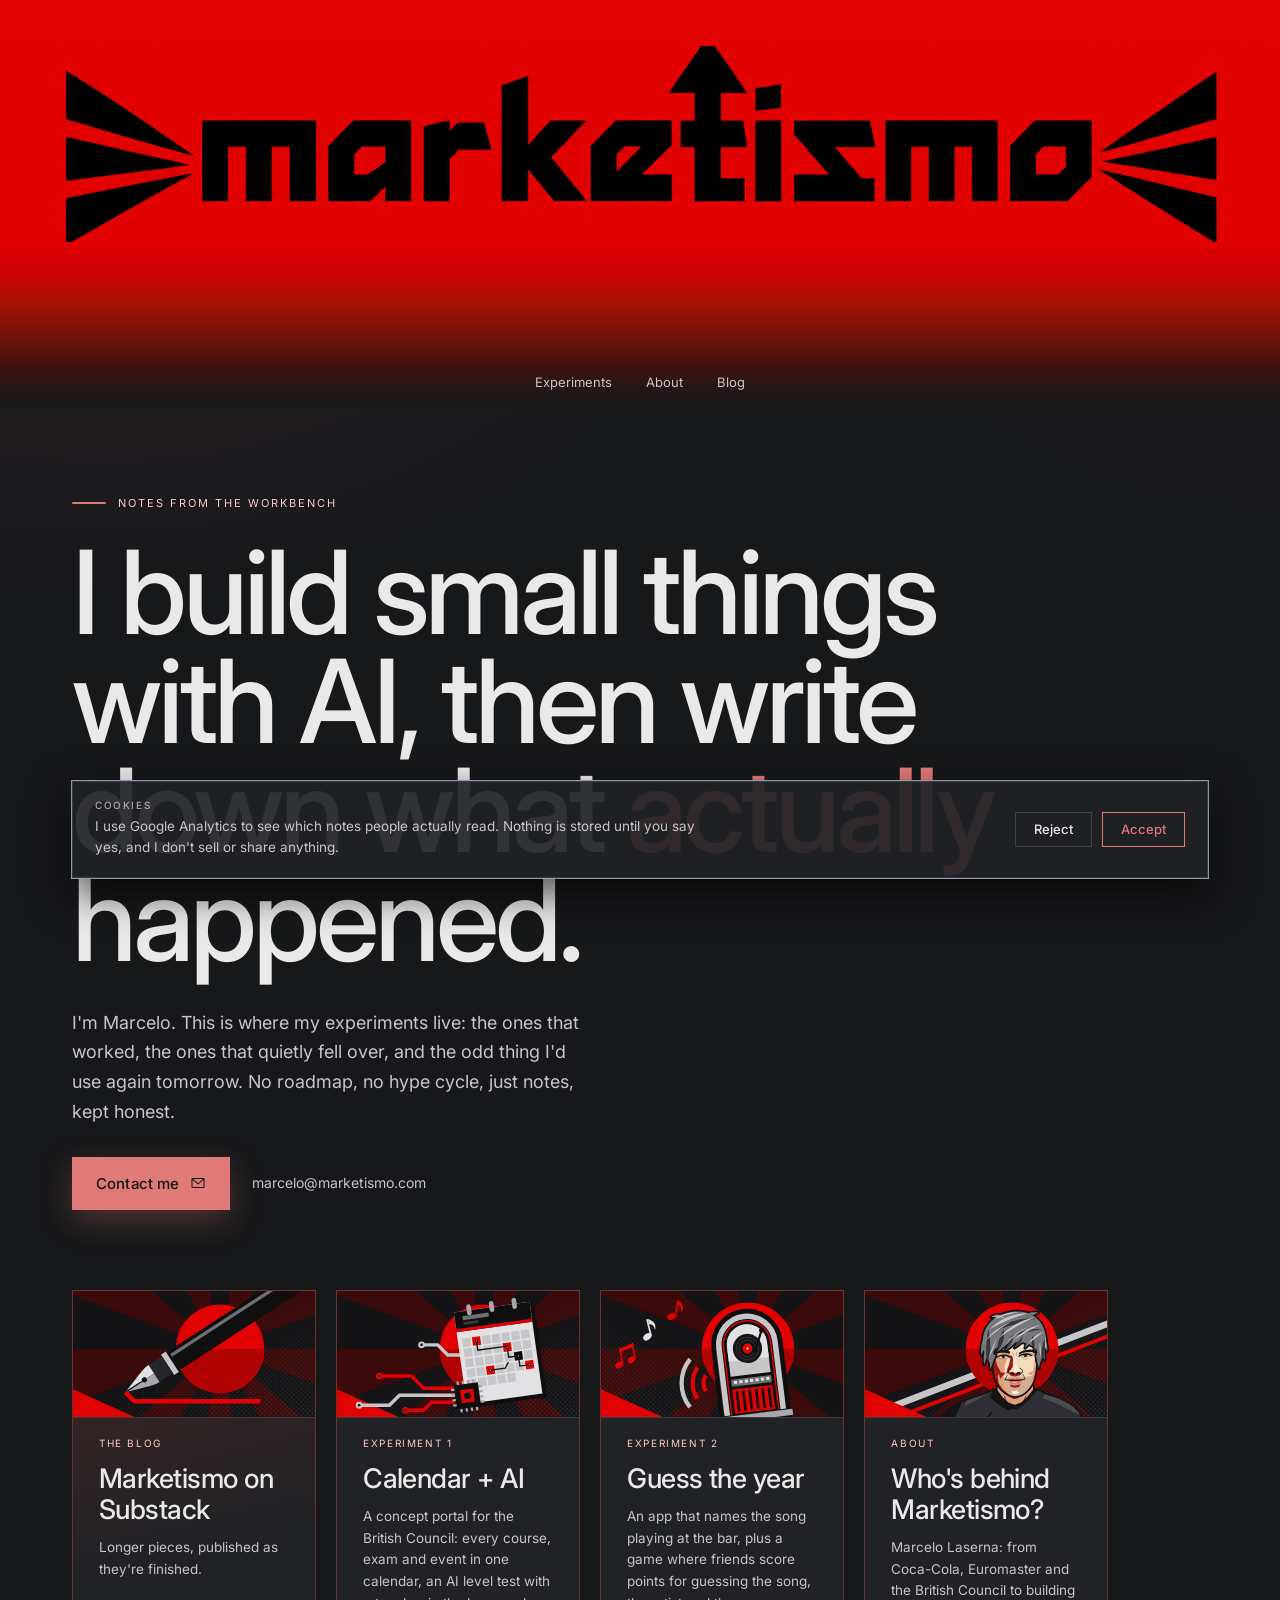
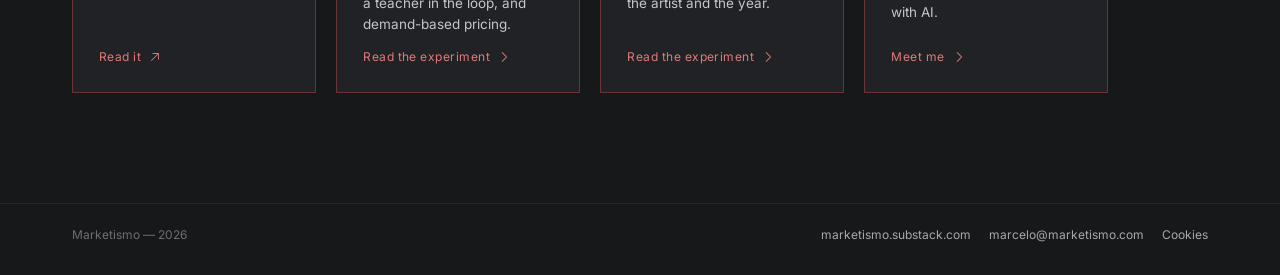
==== commit cd375c70: "Add a Contact me CTA with marcelo@marketismo.com Contact button and address in the home hero, a Let'" ====
--- a/index.html
+++ b/index.html
@@ -67,6 +67,12 @@
       </div>
       <h1>I build small things<br>with AI, then write<br>down what <em>actually</em> happened.</h1>
       <p>I'm Marcelo. This is where my experiments live: the ones that worked, the ones that quietly fell over, and the odd thing I'd use again tomorrow. No roadmap, no hype cycle, just notes, kept honest.</p>
+      <div class="hero-actions">
+        <a class="cta-button cta-button--mail" href="mailto:marcelo@marketismo.com">Contact me
+          <svg width="16" height="16" viewBox="0 0 256 256" fill="currentColor" aria-hidden="true"><path d="M224 48H32a8 8 0 0 0-8 8v136a16 16 0 0 0 16 16h176a16 16 0 0 0 16-16V56a8 8 0 0 0-8-8Zm-20.57 16L128 133.15 52.57 64ZM216 192H40V74.19l82.59 75.71a8 8 0 0 0 10.82 0L216 74.19V192Z"/></svg>
+        </a>
+        <a class="hero-email" href="mailto:marcelo@marketismo.com">marcelo@marketismo.com</a>
+      </div>
     </section>
 
     <section id="tiles" class="tiles">
@@ -270,6 +276,7 @@
     <span>Marketismo — 2026</span>
     <div class="footer-links">
       <a href="https://marketismo.substack.com/" target="_blank" rel="noopener">marketismo.substack.com</a>
+      <a href="mailto:marcelo@marketismo.com">marcelo@marketismo.com</a>
       <button type="button" class="link-btn" id="mk-consent-reopen">Cookies</button>
     </div>
   </footer>
--- a/assets/css/site.css
+++ b/assets/css/site.css
@@ -269,6 +269,12 @@
 .cta-button:active { background: var(--color-accent-300); transform: none; }
 .cta-button svg { transition: transform .2s ease; }
 .cta-button:hover svg { transform: translate(2px, -2px); }
+.cta-button--mail:hover svg { transform: translateX(2px); }
+.hero-actions { display: flex; flex-wrap: wrap; align-items: center; gap: 12px 22px; margin-top: 30px; }
+.hero-actions .cta-button { margin-top: 0; }
+.hero-email { font-size: 14px; color: var(--color-neutral-300); text-decoration: none; }
+.hero-email:hover { color: var(--color-accent); }
+.cta-panel--contact { margin-top: 16px; background: var(--color-surface); border-color: var(--color-neutral-800); }
 .cta-url { display: block; margin-top: 12px; font-size: 12px; color: var(--color-neutral-500); }
 
 .article-note {
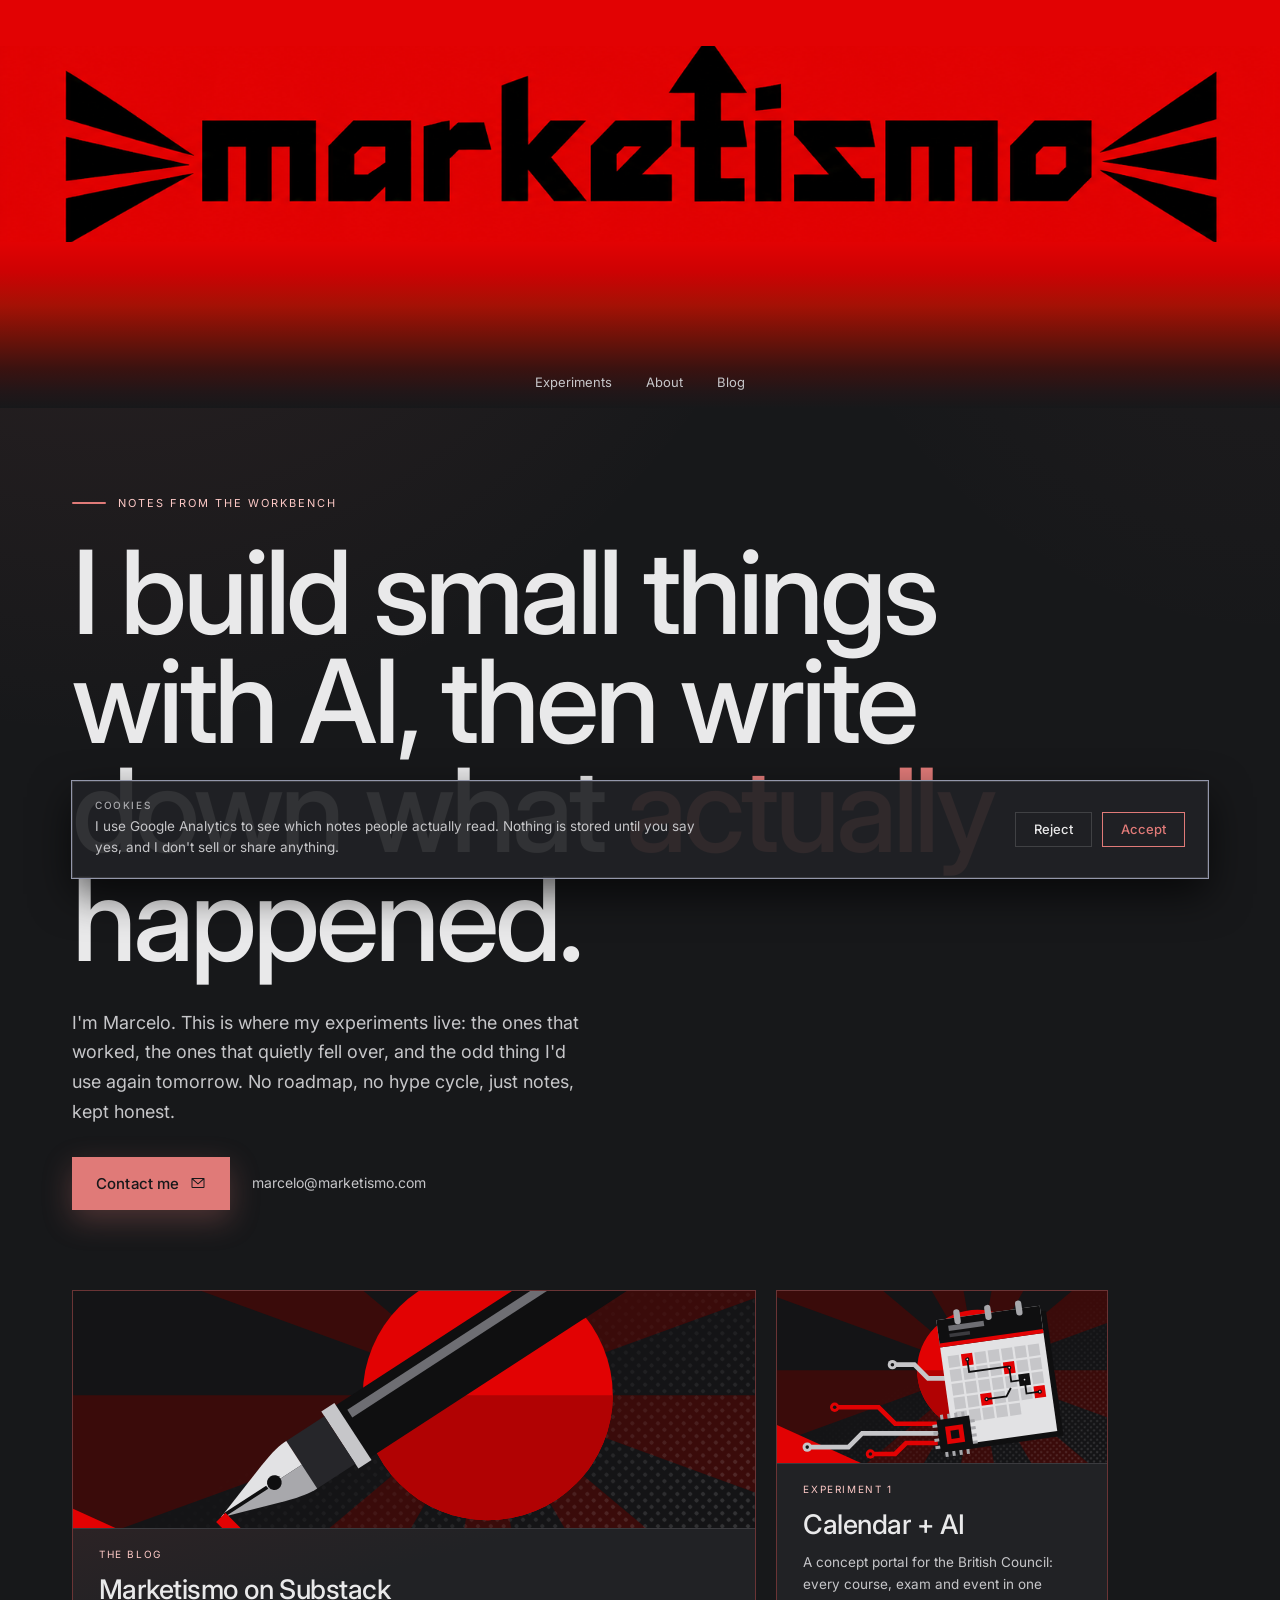
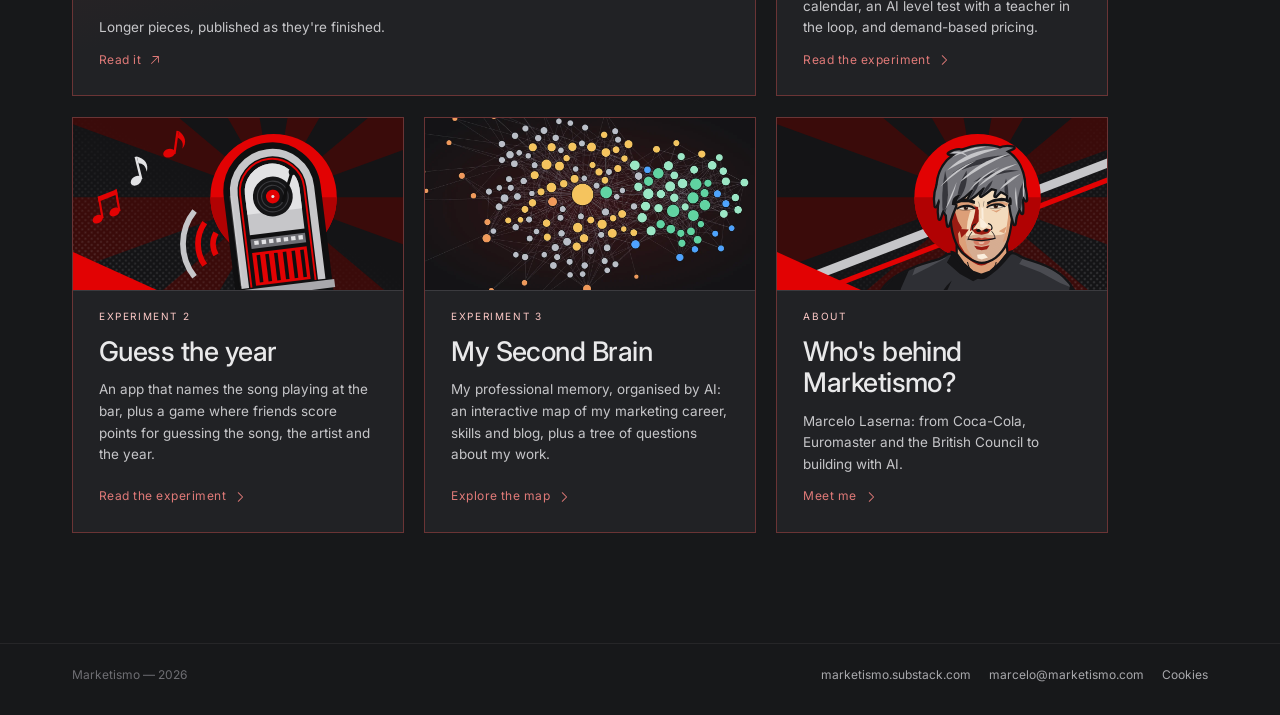
==== commit 01f1e4ed: "Add Experiment 3: My Second Brain at /second-brain/ Proxy /second-brain/ to the second-brain Vercel " ====
--- a/index.html
+++ b/index.html
@@ -232,6 +232,21 @@
           </span>
         </a>
 
+        <a class="tile tile--experiment" href="/second-brain/">
+          <span class="tile-media">
+            <img src="/assets/img/experiments/second-brain-1200.webp"
+                 srcset="/assets/img/experiments/second-brain-1200.webp 1200w, /assets/img/experiments/second-brain-2400.webp 2400w"
+                 sizes="(max-width: 700px) 100vw, 400px" width="1200" height="630" loading="lazy"
+                 alt="Knowledge graph of the Second Brain: coloured dots for skills, companies, topics and blog posts, joined by links.">
+          </span>
+          <span class="tile-kicker">Experiment 3</span>
+          <span class="tile-title">My Second Brain</span>
+          <span class="tile-body">My professional memory, organised by AI: an interactive map of my marketing career, skills and blog, plus a tree of questions about my work.</span>
+          <span class="tile-cta">Explore the map
+            <svg width="14" height="14" viewBox="0 0 256 256" fill="currentColor" aria-hidden="true"><path d="m181.7 133.7-80 80a8 8 0 0 1-11.4-11.4L164.7 128 90.3 53.7a8 8 0 0 1 11.4-11.4l80 80a8 8 0 0 1 0 11.4Z"/></svg>
+          </span>
+        </a>
+
         <a class="tile tile--experiment" href="/about/">
           <span class="tile-media tile-media--poster">
             <svg class="poster" viewBox="0 0 240 126" preserveAspectRatio="xMidYMid slice" xmlns="http://www.w3.org/2000/svg" aria-hidden="true">
--- a/assets/css/site.css
+++ b/assets/css/site.css
@@ -335,3 +335,10 @@
 .cta-actions .cta-button { margin-top: 0; }
 .cta-secondary { display: inline-flex; align-items: center; gap: 8px; font-size: 14px; color: var(--color-neutral-200); text-decoration: none; }
 .cta-secondary:hover { color: var(--color-accent); }
+
+/* — five tiles on wide screens: the blog spans two columns on top, the rest fill a row of three — */
+@media (min-width: 980px) {
+  .tile-grid { grid-template-columns: repeat(3, 1fr); }
+  .tile--featured { grid-column: span 2; }
+  .tile--featured .tile-media { flex: 1 1 auto; aspect-ratio: auto; min-height: 200px; }
+}
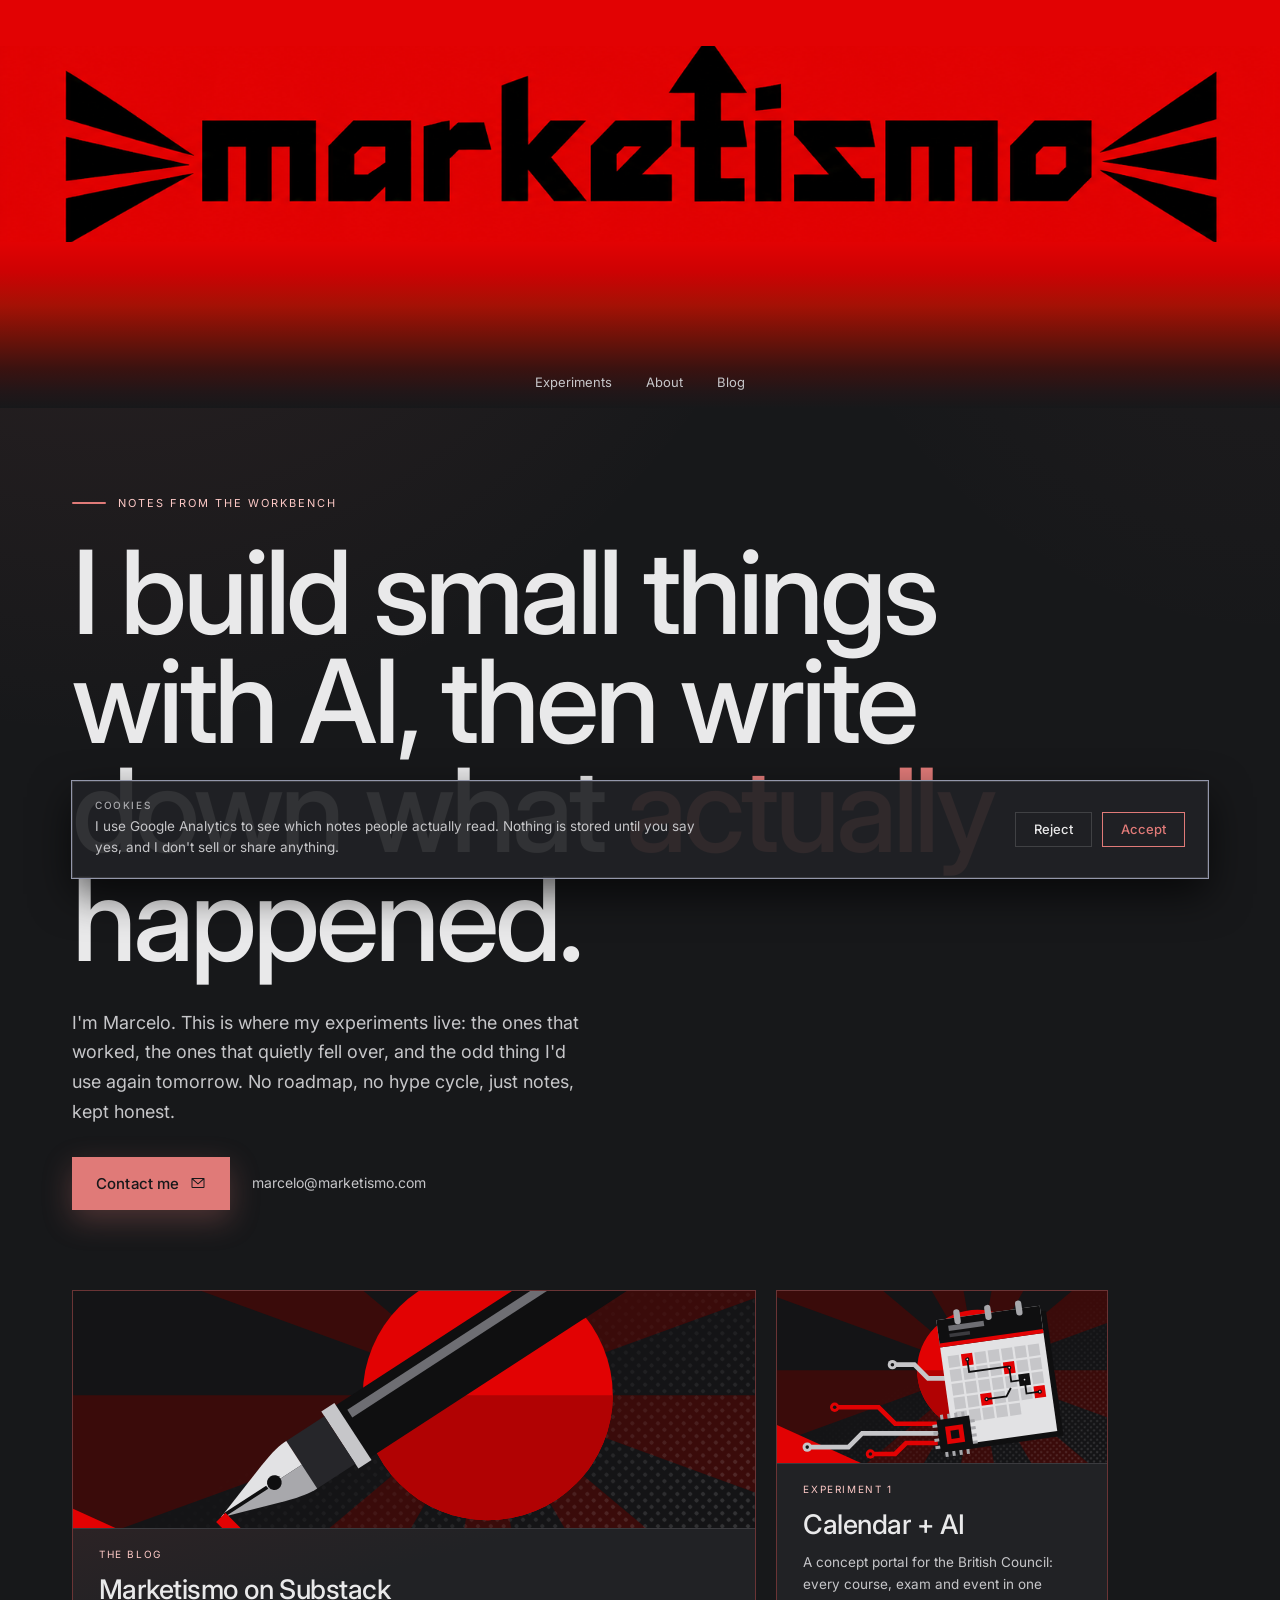
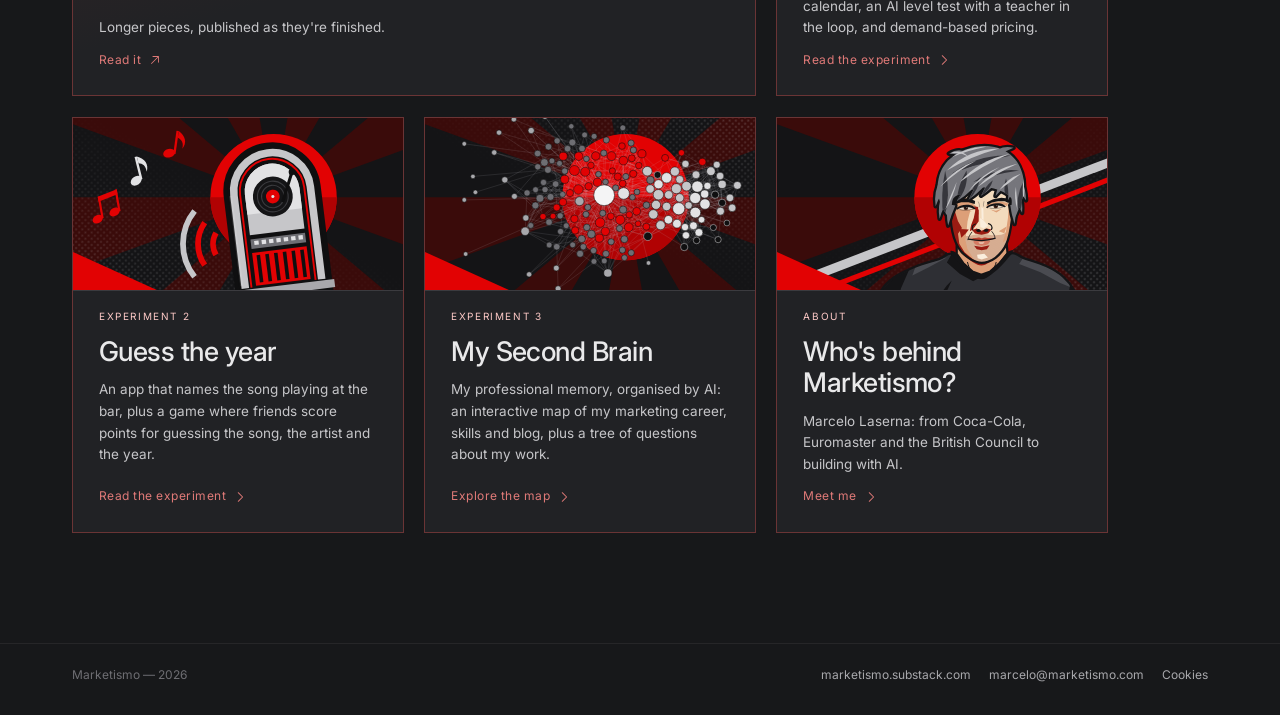
==== commit 13f18fa9: "Redraw the Second Brain tile as a constructivist poster Replace the screenshot-style graph with the " ====
--- a/index.html
+++ b/index.html
@@ -233,11 +233,29 @@
         </a>
 
         <a class="tile tile--experiment" href="/second-brain/">
-          <span class="tile-media">
-            <img src="/assets/img/experiments/second-brain-1200.webp"
-                 srcset="/assets/img/experiments/second-brain-1200.webp 1200w, /assets/img/experiments/second-brain-2400.webp 2400w"
-                 sizes="(max-width: 700px) 100vw, 400px" width="1200" height="630" loading="lazy"
-                 alt="Knowledge graph of the Second Brain: coloured dots for skills, companies, topics and blog posts, joined by links.">
+          <span class="tile-media tile-media--poster">
+            <svg class="poster" viewBox="0 0 240 126" preserveAspectRatio="xMidYMid slice" xmlns="http://www.w3.org/2000/svg" aria-hidden="true">
+              <defs>
+                <pattern id="sb-dots" width="3.2" height="3.2" patternUnits="userSpaceOnUse" patternTransform="rotate(45)">
+                  <circle cx="1.6" cy="1.6" r=".75" fill="#c6c6c9"/>
+                </pattern>
+                <linearGradient id="sb-fade" x1="0" y1="1" x2="1" y2="0">
+                  <stop offset=".45" stop-color="#fff" stop-opacity="0"/>
+                  <stop offset="1" stop-color="#fff" stop-opacity="1"/>
+                </linearGradient>
+                <mask id="sb-dots-mask"><rect width="240" height="126" fill="url(#sb-fade)"/></mask>
+              </defs>
+              <rect width="240" height="126" fill="#141416"/>
+              <path class="poster-rays" d="M146 58L466.0 58.0L446.7 167.4ZM146 58L391.1 263.7L306.0 335.1ZM146 58L201.6 373.1L90.4 373.1ZM146 58L-14.0 335.1L-99.1 263.7ZM146 58L-154.7 167.4L-174.0 58.0ZM146 58L-154.7 -51.4L-99.1 -147.7ZM146 58L-14.0 -219.1L90.4 -257.1ZM146 58L201.6 -257.1L306.0 -219.1ZM146 58L391.1 -147.7L446.7 -51.4Z" fill="#3a0b0a"/>
+              <rect width="240" height="126" fill="url(#sb-dots)" mask="url(#sb-dots-mask)" opacity=".22"/>
+              <circle cx="146" cy="58" r="46" fill="#e20203"/>
+              <path d="M100 58 A46 46 0 0 0 192 58 Z" fill="#b10203"/>
+              <path d="M0 126 L0 98 L62 126 Z" fill="#e20203"/>
+              <g class="poster-graph">
+                <path d="M211.2 56.2L175.9 43.9M211.2 56.2L203.8 63M211.2 56.2L201.9 32.3M162.2 86.5L183.4 77.3M162.2 86.5L143.7 96.5M162.2 86.5L161.1 79.5M162.2 86.5L131.7 99.2M162.2 86.5L127.5 76.5M162.2 86.5L154.1 68.3M162.2 86.5L141.6 80.8M162.2 86.5L125.6 47.2M162.2 86.5L138.8 51.3M216.3 62.1L212.4 34.4M216.3 62.1L214.8 42.6M216.3 62.1L177.2 74.4M169.3 41.8L170 48.6M169.3 41.8L111.7 52.4M169.3 41.8L135.8 28.1M213.4 88.9L177.2 74.4M213.4 88.9L216.3 62.1M197.7 89.5L190 85.8M197.7 89.5L163.9 52M197.7 89.5L191.9 64M219.8 76.8L205.6 49.8M188.7 94.3L177.2 74.4M188.7 94.3L199.4 83.7M188.7 94.3L144.2 67.1M209.9 80.1L195.4 78.8M209.9 80.1L183 51.8M95.6 109.6L108.8 73.8M95.6 109.6L114.1 88.4M95.6 109.6L121.1 84.9M112.5 60.9L177.2 74.4M112.5 60.9L170 48.6M112.5 60.9L86.3 47.3M112.5 60.9L83.7 58.8M112.5 60.9L117.5 30.1M112.5 60.9L98.7 83M112.5 60.9L86.9 32.7M112.5 60.9L90.3 76.2M112.5 60.9L91.4 57.8M112.5 60.9L114.1 88.4M112.5 60.9L130.1 25.9M112.5 60.9L80.4 64M112.5 60.9L121.1 84.9M28.6 19.2L82 26.2M36.7 54.4L89.5 38.1M73.4 73.1L111.7 52.4M73.4 73.1L83.7 58.8M73.4 73.1L91.4 57.8M73.4 73.1L121.1 84.9M162.7 105.9L146.2 43M87.3 -0.6L116.6 39.5M87.3 -0.6L103.8 22.7M133.1 113.2L145.1 88.6M133.1 113.2L135.5 90.5M133.1 113.2L150.1 98.5M133.1 113.2L130.5 104.4M133.1 113.2L123 104.8M133.1 113.2L112.9 99.2M133.1 113.2L144.2 67.1M133.1 113.2L114.1 88.4M133.1 113.2L161.2 63.8M133.1 113.2L121.1 84.9M64.7 1.3L82 26.2M64.7 1.3L114.3 22.6M72.9 82.8L108.8 73.8M72.9 82.8L83.7 58.8M72.9 82.8L95.1 48.5M72.9 82.8L74.3 54.9M72.9 82.8L98.4 71.6M72.9 82.8L90.4 92.8M72.9 82.8L112.9 99.2M72.9 82.8L87.4 52.5M72.9 82.8L91.4 57.8M72.9 82.8L114.1 88.4M72.9 82.8L80.4 64M53.9 11L89.9 21.3M53.9 11L86.9 32.7M29.6 99.4L77 78.6M96.9 124.6L95.9 94.1M96.9 124.6L122.7 96.9M96.9 124.6L131.7 99.2M75.8 114.2L117.8 80M75.8 114.2L95.9 94.1M65.1 57.4L135.3 71.9M65.1 57.4L83.7 58.8M65.1 57.4L86.9 32.7M28.6 60L83.7 58.8M50.4 25.5L101.7 39M50.4 25.5L82.1 35.9M34.9 42.9L89.5 38.1M58.1 45.4L74.3 54.9M58.1 45.4L107.3 18.2M58.1 45.4L90.3 76.2M58.1 45.4L80.4 64M77.3 9.5L108.8 38.6M77.3 9.5L89.9 21.3M77.3 9.5L86.9 32.7M77.3 9.5L107.3 18.2M130.4 56.6L107.5 92.7M130.4 56.6L170 48.6M130.4 56.6L175.9 43.9M130.4 56.6L164.1 45.5M130.4 56.6L148.3 79.9M130.4 56.6L144.4 31.4M130.4 56.6L121.1 84.9M130.4 56.6L148.7 70.8M130.4 56.6L177.4 56.3M130.4 56.6L132 16.4M130.4 56.6L135.8 28.1M130.4 56.6L161.8 39.1M130.4 56.6L80.4 64M130.4 56.6L95.9 65.5M130.4 56.6L108.8 38.6M130.4 56.6L130.1 25.9M130.4 56.6L143.4 20.8M130.4 56.6L151 58M130.4 56.6L151.6 41M130.4 56.6L169.9 56.2M130.4 56.6L129.4 69.7M130.4 56.6L131.3 82.9M130.4 56.6L166.2 70.5M130.4 56.6L114.3 22.6M130.4 56.6L116.6 39.5M130.4 56.6L124.3 28M130.4 56.6L131.7 99.2M130.4 56.6L127.5 76.5M130.4 56.6L143.7 96.5M130.4 56.6L161.1 79.5M130.4 56.6L161.2 63.8M130.4 56.6L174.8 29.4M130.4 56.6L183 51.8M130.4 56.6L151.7 23.7M130.4 56.6L155.6 35M130.4 56.6L114.1 88.4M130.4 56.6L108.8 73.8M130.4 56.6L168.2 63.6M130.4 56.6L91.4 57.8M130.4 56.6L111.7 52.4M130.4 56.6L90.3 76.2M130.4 56.6L93.2 71.8M130.4 56.6L87.4 52.5M130.4 56.6L120.8 34.8M130.4 56.6L117.2 70.5M130.4 56.6L103.8 22.7M130.4 56.6L122.7 96.9M130.4 56.6L154.1 68.3M130.4 56.6L135.3 71.9M130.4 56.6L150 18.6M130.4 56.6L143.9 48.1M130.4 56.6L163.9 52M130.4 56.6L154.3 54.2M130.4 56.6L155.1 77.3M130.4 56.6L144.2 67.1M130.4 56.6L107.3 18.2M130.4 56.6L97.9 33.4M130.4 56.6L119.1 50.1M130.4 56.6L111.9 28.2M130.4 56.6L112.9 99.2M130.4 56.6L126.9 87.8M130.4 56.6L106.5 6.4M130.4 56.6L86.9 32.7M130.4 56.6L77 78.6M130.4 56.6L105.5 55M130.4 56.6L138.8 51.3M130.4 56.6L125.6 47.2M130.4 56.6L102.8 78.8M130.4 56.6L82.1 35.9M130.4 56.6L100.6 28.2M130.4 56.6L145.2 102.1M130.4 56.6L171.5 78.4M130.4 56.6L115.2 94.1M130.4 56.6L109.3 82.2M130.4 56.6L142.1 74.5M130.4 56.6L89.9 21.3M130.4 56.6L116.2 12.7M130.4 56.6L101.7 39M130.4 56.6L136.4 38.9M130.4 56.6L123.1 13.7M130.4 56.6L95.9 94.1M130.4 56.6L90.4 92.8M130.4 56.6L89.5 38.1M130.4 56.6L96.2 17M130.4 56.6L101.7 45M130.4 56.6L117.8 80M130.4 56.6L144 7.5M130.4 56.6L150.5 29.7M130.4 56.6L157.9 26.4M130.4 56.6L98.4 71.6M130.4 56.6L98.7 83M130.4 56.6L100.4 61.6M130.4 56.6L74.3 54.9M130.4 56.6L131.4 46.9M130.4 56.6L92.4 31.6M130.4 56.6L80.5 52.6M130.4 56.6L85.9 72.1M130.4 56.6L117.5 30.1M130.4 56.6L140.3 43.1M130.4 56.6L82 26.2M130.4 56.6L123 104.8M130.4 56.6L141.6 80.8M130.4 56.6L130.5 104.4M130.4 56.6L150.1 98.5M130.4 56.6L95.1 48.5M130.4 56.6L135.5 90.5M130.4 56.6L126.3 41.3M130.4 56.6L146.2 43M130.4 56.6L83.7 58.8M130.4 56.6L118.5 65.4M130.4 56.6L100.1 56M130.4 56.6L86.3 47.3M130.4 56.6L145.1 88.6M151.6 41L151 58M151.6 41L169.9 56.2M151.6 41L148.7 70.8M186.7 25.7L177.4 56.3M186.7 25.7L214.8 42.6M186.7 25.7L181.9 39.3M186.7 25.7L144.6 55.3M174.8 29.4L161.2 63.8M174.8 29.4L183 51.8M174.8 29.4L189.6 33.8M174.8 29.4L208.1 39.1M174.8 29.4L181.9 39.3M108.8 73.8L114.1 88.4M108.8 73.8L121.1 84.9M108.8 73.8L168.2 63.6M108.8 73.8L108.8 38.6M125.6 47.2L141.6 80.8M125.6 47.2L82 26.2M125.6 47.2L82.1 35.9M125.6 47.2L138.8 51.3M125.6 47.2L169.9 56.2M125.6 47.2L100.6 28.2M125.6 47.2L151.6 41M154.1 68.3L183.4 77.3M154.1 68.3L122.7 96.9M154.1 68.3L114.3 22.6M154.1 68.3L169.9 56.2M154.1 68.3L135.3 71.9M154.1 68.3L191.9 64M100.6 28.2L82 26.2M100.6 28.2L96.2 17M100.6 28.2L89.5 38.1M100.6 28.2L82.1 35.9M100.6 28.2L116.6 39.5M100.6 28.2L124.3 28M119.1 50.1L175.9 43.9M119.1 50.1L95.9 94.1M119.1 50.1L89.9 21.3M119.1 50.1L97.9 33.4M119.1 50.1L111.9 28.2M119.1 50.1L109.3 82.2M131.3 82.9L145.1 88.6M131.3 82.9L107.5 92.7M131.3 82.9L115.2 94.1M131.3 82.9L143.7 96.5M131.3 82.9L129.4 69.7M131.3 82.9L166.2 70.5M131.3 82.9L111.7 52.4M131.3 82.9L161.1 79.5M124.3 28L175.9 43.9M124.3 28L89.5 38.1M124.3 28L103.8 22.7M124.3 28L91.4 57.8M124.3 28L151.7 23.7M124.3 28L114.3 22.6M124.3 28L116.6 39.5M124.3 28L111.7 52.4M124.3 28L155.6 35M148.3 79.9L118.5 65.4M148.3 79.9L117.8 80M148.3 79.9L112.9 99.2M148.3 79.9L117.2 70.5M148.3 79.9L131.7 99.2M148.3 79.9L164.1 45.5M148.3 79.9L175.9 64.8M148.3 79.9L127.5 76.5M148.3 79.9L189.3 79.8M201.9 32.3L164.1 45.5M201.9 32.3L183 51.8M201.9 32.3L190.4 50M201.9 32.3L208.1 39.1M201.9 32.3L181.9 39.3M85.9 72.1L80.5 52.6M85.9 72.1L111.7 52.4M85.9 72.1L109.3 82.2M161.1 79.5L183.4 77.3M161.1 79.5L143.7 96.5M161.1 79.5L190.4 50M120.8 34.8L144.2 67.1M120.8 34.8L87.4 52.5M120.8 34.8L108.8 38.6M120.8 34.8L144.4 31.4M155.1 77.3L154.3 54.2M155.1 77.3L169.9 56.2M111.7 52.4L100.1 56M111.7 52.4L83.7 58.8M111.7 52.4L80.5 52.6M111.7 52.4L102.8 78.8M111.7 52.4L103.8 22.7M111.7 52.4L91.4 57.8M111.7 52.4L129.4 69.7M111.7 52.4L116.6 39.5M93.2 71.8L90.3 76.2M93.2 71.8L127.5 76.5M127.5 76.5L107.5 92.7M127.5 76.5L100.1 56M127.5 76.5L118.5 65.4M127.5 76.5L117.8 80M127.5 76.5L101.7 39M127.5 76.5L112.9 99.2M127.5 76.5L117.2 70.5M127.5 76.5L90.3 76.2M127.5 76.5L131.7 99.2M127.5 76.5L175.9 64.8M136.4 38.9L101.7 39M136.4 38.9L127.5 76.5M136.4 38.9L185.4 45.1M143.4 20.8L130.1 25.9M143.4 20.8L161.8 39.1M143.4 20.8L135.8 28.1M157.9 26.4L144 7.5M157.9 26.4L164.1 45.5M157.9 26.4L144.4 31.4M157.9 26.4L135.8 28.1M157.9 26.4L151.6 41M148.7 70.8L121.1 84.9M148.7 70.8L177.4 56.3M143.9 48.1L150 18.6M143.9 48.1L163.9 52M143.9 48.1L144.4 31.4M143.9 48.1L166.2 70.5M100.4 61.6L86.3 47.3M100.4 61.6L92.4 31.6M100.4 61.6L131.4 46.9M100.4 61.6L98.7 83M100.4 61.6L108.8 38.6M100.4 61.6L126.9 87.8M100.4 61.6L101.7 45M108.8 38.6L95.1 48.5M108.8 38.6L92.4 31.6M108.8 38.6L74.3 54.9M108.8 38.6L123.1 13.7M108.8 38.6L116.2 12.7M108.8 38.6L107.3 18.2M108.8 38.6L144.2 67.1M108.8 38.6L87.4 52.5M108.8 38.6L80.4 64M108.8 38.6L132 16.4M108.8 38.6L135.8 28.1M108.8 38.6L161.8 39.1M108.8 38.6L95.9 65.5M144.4 31.4L123.1 13.7M144.4 31.4L107.3 18.2M144.4 31.4L144.2 67.1M144.4 31.4L150 18.6M144.4 31.4L164.1 45.5M144.4 31.4L163.9 52M135.8 28.1L170 48.6M135.8 28.1L95.1 48.5M135.8 28.1L116.2 12.7M135.8 28.1L107.3 18.2M135.8 28.1L132 16.4M135.8 28.1L161.8 39.1M126.9 87.8L98.7 83M126.9 87.8L98.4 71.6M126.9 87.8L90.4 92.8M126.9 87.8L145.2 102.1M126.9 87.8L102.8 78.8M126.9 87.8L112.9 99.2M126.9 87.8L168.2 63.6M126.9 87.8L171.5 78.4M150.5 29.7L144 7.5M150.5 29.7L157.9 26.4M150.5 29.7L161.8 39.1M150.5 29.7L169.9 56.2M155.6 35L151.7 23.7M155.6 35L175.9 64.8M155.6 35L169.9 56.2M116.6 39.5L118.5 65.4M116.6 39.5L89.5 38.1M116.6 39.5L86.9 32.7M116.6 39.5L103.8 22.7M116.6 39.5L117.2 70.5M116.6 39.5L114.3 22.6M116.6 39.5L169.9 56.2M111.9 28.2L98.4 71.6M111.9 28.2L96.2 17M111.9 28.2L89.9 21.3M111.9 28.2L86.9 32.7M111.9 28.2L106.5 6.4M111.9 28.2L97.9 33.4M111.9 28.2L135.8 28.1M111.9 28.2L161.8 39.1M111.9 28.2L116.6 39.5M105.5 55L83.7 58.8M105.5 55L77 78.6M105.5 55L143.9 48.1M105.5 55L101.7 45M105.5 55L100.6 28.2M101.7 45L86.3 47.3M101.7 45L83.7 58.8M101.7 45L96.2 17M101.7 45L86.9 32.7M101.7 45L100.6 28.2M101.7 45L111.7 52.4M142.1 74.5L145.1 88.6M142.1 74.5L146.2 43M142.1 74.5L126.3 41.3M142.1 74.5L135.5 90.5M142.1 74.5L150.1 98.5M142.1 74.5L130.5 104.4M142.1 74.5L123 104.8M142.1 74.5L115.2 94.1M142.1 74.5L131.3 82.9M142.1 74.5L140.3 43.1M142.1 74.5L181.9 39.3M142.1 74.5L171.5 78.4M135.3 71.9L122.7 96.9M135.3 71.9L185.4 58.5M140.3 43.1L146.2 43M140.3 43.1L126.3 41.3M140.3 43.1L117.5 30.1M140.3 43.1L169.9 56.2M95.9 65.5L95.1 48.5M95.9 65.5L80.4 64M95.9 65.5L121.1 84.9M95.9 65.5L108.8 73.8M109.3 82.2L95.9 94.1M109.3 82.2L115.2 94.1M109.3 82.2L142.1 74.5M109.3 82.2L131.3 82.9M196.7 58.6L203.8 63M196.7 58.6L208.1 39.1M196.7 58.6L183 51.8M196.7 58.6L175.9 64.8M196.7 58.6L185.4 58.5M196.7 58.6L222 58.5M196.7 58.6L223.6 65.8M196.7 58.6L227.4 49.4M196.7 58.6L175.9 43.9M196.7 58.6L216.3 48.7M196.7 58.6L166.2 70.5M196.7 58.6L169.9 56.2M196.7 58.6L181.9 39.3M196.7 58.6L190.4 50M196.7 58.6L170 48.6M196.7 58.6L161.8 39.1M196.7 58.6L185.4 45.1M196.7 58.6L168.2 63.6M196.7 58.6L195.4 78.8M196.7 58.6L199.4 83.7M196.7 58.6L215.1 68.2M196.7 58.6L183.4 77.3M196.7 58.6L205.6 49.8M196.8 69.2L216.3 62.1M196.8 69.2L213.4 88.9M196.8 69.2L162.2 86.5M196.8 69.2L197.7 89.5M196.8 69.2L209.9 80.1M196.8 69.2L188.7 94.3M196.8 69.2L169.3 41.8M196.8 69.2L211.2 56.2M196.8 69.2L219.8 76.8M196.8 69.2L183.4 77.3M196.8 69.2L190 85.8M196.8 69.2L195.4 78.8M196.8 69.2L199.4 83.7M196.8 69.2L170 48.6M196.8 69.2L175.9 43.9M196.8 69.2L205.6 49.8M196.8 69.2L203.8 63M196.8 69.2L161.8 39.1M196.8 69.2L190.4 50M196.8 69.2L183 51.8M196.8 69.2L177.4 56.3M203.6 55.7L216.3 62.1M203.6 55.7L177.4 56.3M203.6 55.7L214.8 42.6M203.6 55.7L222 58.5M203.6 55.7L171.5 78.4M203.6 55.7L227.4 49.4M203.6 55.7L169.9 56.2M177.2 74.4L164.1 45.5M177.2 74.4L148.3 79.9M177.2 74.4L203.6 55.7M189.3 79.8L213.4 88.9M189.3 79.8L188.7 94.3M189.3 79.8L211.2 56.2M189.3 79.8L164.1 45.5M144.6 55.3L148.7 70.8M144.6 55.3L151.6 41M144.6 55.3L144.4 31.4M144.6 55.3L157.9 26.4M144.6 55.3L143.4 20.8M144.6 55.3L148.3 79.9M144.6 55.3L127.5 76.5M144.6 55.3L111.7 52.4M144.6 55.3L154.1 68.3M144.6 55.3L116.6 39.5M144.6 55.3L183 51.8M144.6 55.3L135.8 28.1M144.6 55.3L145.1 88.6M144.6 55.3L142.1 74.5M144.6 55.3L101.7 45M144.6 55.3L105.5 55M144.6 55.3L140.3 43.1M144.6 55.3L135.5 90.5M144.6 55.3L125.6 47.2M144.6 55.3L138.8 51.3M144.6 55.3L150.5 29.7M144.6 55.3L119.1 50.1M144.6 55.3L117.8 80M144.6 55.3L135.3 71.9M184.7 66.4L183 51.8M184.7 66.4L190.4 50M184.7 66.4L197.3 41.7M184.7 66.4L222 58.5M184.7 66.4L223.6 65.8M184.7 66.4L214.8 42.6M184.7 66.4L203.8 63M184.7 66.4L211.2 56.2M184.7 66.4L175.9 43.9M184.7 66.4L205.6 49.8M184.7 66.4L219.8 76.8M184.7 66.4L170 48.6M184.7 66.4L169.3 41.8M184.7 66.4L199.4 83.7M184.7 66.4L188.7 94.3M184.7 66.4L195.4 78.8M184.7 66.4L209.9 80.1M184.7 66.4L190 85.8M184.7 66.4L197.7 89.5M184.7 66.4L183.4 77.3M184.7 66.4L162.2 86.5M184.7 66.4L216.3 62.1M184.7 66.4L196.8 69.2M184.7 66.4L196.7 58.6M184.7 66.4L198.3 50.3M184.7 66.4L177.2 74.4M184.7 66.4L203.6 55.7M184.7 66.4L189.3 79.8M184.7 66.4L144.6 55.3M184.7 66.4L201.3 74.4M184.7 66.4L130.4 56.6M201.3 74.4L169.3 41.8M201.3 74.4L188.7 94.3M203.8 63L183 51.8M203.8 63L208.1 39.1M203.8 63L175.9 64.8M203.8 63L185.4 58.5M203.8 63L169.9 56.2M203.8 63L181.9 39.3M203.8 63L222 58.5M203.8 63L227.4 49.4M203.8 63L223.6 65.8M203.8 63L216.3 48.7M203.8 63L215.1 68.2M203.8 63L177.4 56.3M203.8 63L201.9 32.3M175.9 43.9L190.4 50M175.9 43.9L208.1 39.1M175.9 43.9L169.9 56.2M175.9 43.9L166.2 70.5M175.9 43.9L181.9 39.3M175.9 43.9L205.6 49.8M175.9 43.9L144.4 31.4M175.9 43.9L164.1 45.5M175.9 43.9L157.9 26.4M183.4 77.3L169.9 56.2M183.4 77.3L166.2 70.5M183.4 77.3L171.5 78.4M170 48.6L161.8 39.1M170 48.6L168.2 63.6M170 48.6L185.4 45.1M170 48.6L189.6 33.8M170 48.6L201.3 74.4M190 85.8L163.9 52M190 85.8L191.9 64M205.6 49.8L211.2 56.2M199.4 83.7L177.2 74.4M199.4 83.7L185.4 58.5M199.4 83.7L201.3 74.4M199.4 83.7L144.2 67.1M195.4 78.8L168.2 63.6M195.4 78.8L171.5 78.4M195.4 78.8L215.1 68.2M195.4 78.8L166.2 70.5M214.8 42.6L177.4 56.3M214.8 42.6L227.4 49.4M214.8 42.6L212.4 34.4M214.8 42.6L198.3 50.3M177.4 56.3L181.9 39.3M177.4 56.3L189.6 33.8M177.4 56.3L198.3 50.3M183 51.8L195.4 78.8M183 51.8L161.2 63.8M183 51.8L208.1 39.1M183 51.8L216.3 48.7M183 51.8L215.1 68.2M183 51.8L190.4 50M183 51.8L198.3 50.3M190.4 50L170 48.6M190.4 50L183.4 77.3M190.4 50L190 85.8M190.4 50L169.9 56.2M190.4 50L161.8 39.1M190.4 50L181.9 39.3M190.4 50L198.3 50.3M169.9 56.2L181.9 39.3M169.9 56.2L198.3 50.3M181.9 39.3L130.4 56.6M181.9 39.3L189.6 33.8M181.9 39.3L208.1 39.1M181.9 39.3L198.3 50.3M208.1 39.1L216.3 48.7M208.1 39.1L215.1 68.2M208.1 39.1L227.4 49.4M208.1 39.1L197.3 41.7M208.1 39.1L198.3 50.3M161.8 39.1L132 16.4M161.8 39.1L177.2 74.4M161.8 39.1L168.2 63.6M161.8 39.1L185.4 45.1M161.8 39.1L198.3 50.3M197.3 41.7L203.8 63M197.3 41.7L168.2 63.6M197.3 41.7L169.9 56.2M197.3 41.7L183 51.8M197.3 41.7L190.4 50M197.3 41.7L198.3 50.3M222 58.5L223.6 65.8M222 58.5L227.4 49.4M222 58.5L216.3 48.7M222 58.5L198.3 50.3M175.9 64.8L177.2 74.4M175.9 64.8L189.3 79.8M175.9 64.8L183 51.8M175.9 64.8L185.4 58.5M175.9 64.8L198.3 50.3M216.3 48.7L223.6 65.8M216.3 48.7L175.9 43.9M216.3 48.7L227.4 49.4M216.3 48.7L215.1 68.2M216.3 48.7L198.3 50.3M166.2 70.5L205.6 49.8M166.2 70.5L171.5 78.4M166.2 70.5L148.3 79.9M166.2 70.5L198.3 50.3M171.5 78.4L190 85.8M171.5 78.4L203.8 63M171.5 78.4L168.2 63.6M171.5 78.4L185.4 45.1M171.5 78.4L198.3 50.3M227.4 49.4L223.6 65.8M227.4 49.4L198.3 50.3M163.9 52L175.9 43.9M163.9 52L168.2 63.6M163.9 52L157.9 26.4M163.9 52L198.3 50.3M185.4 45.1L183.4 77.3M185.4 45.1L197.3 41.7M185.4 45.1L198.3 50.3M168.2 63.6L203.8 63M168.2 63.6L189.6 33.8M168.2 63.6L198.3 50.3M212.4 34.4L175.9 43.9M212.4 34.4L203.6 55.7M212.4 34.4L185.4 58.5M212.4 34.4L198.3 50.3M215.1 68.2L199.4 83.7M215.1 68.2L223.6 65.8M215.1 68.2L198.3 50.3M223.6 65.8L198.3 50.3M189.6 33.8L161.2 63.8M189.6 33.8L198.3 50.3M185.4 58.5L175.9 43.9M185.4 58.5L170 48.6M185.4 58.5L144.6 55.3M185.4 58.5L185.4 45.1M185.4 58.5L198.3 50.3M191.9 64L183.4 77.3M191.9 64L163.9 52M191.9 64L190.4 50M191.9 64L198.3 50.3M150 18.6L163.9 52M114.1 88.4L168.2 63.6M154.3 54.2L169.9 56.2M145.1 88.6L166.2 70.5M145.2 102.1L171.5 78.4M141.6 80.8L166.2 70.5M130.1 25.9L161.8 39.1M151 58L169.9 56.2M129.4 69.7L166.2 70.5M121.1 84.9L177.4 56.3M150.1 98.5L171.5 78.4M151.7 23.7L175.9 64.8M131.4 46.9L166.2 70.5" fill="none" stroke="#c6c6c9" stroke-opacity=".32" stroke-width=".28"/>
+                <g stroke="#0f0f10" stroke-width=".4"><circle cx="28.6" cy="19.2" r="1.67" fill="#a8a8ac"/><circle cx="36.7" cy="54.4" r="1.67" fill="#a8a8ac"/><circle cx="162.7" cy="105.9" r="1.67" fill="#a8a8ac"/><circle cx="29.6" cy="99.4" r="1.67" fill="#a8a8ac"/><circle cx="28.6" cy="60" r="1.67" fill="#a8a8ac"/><circle cx="34.9" cy="42.9" r="1.67" fill="#a8a8ac"/><circle cx="87.3" cy="-0.6" r="1.93" fill="#a8a8ac"/><circle cx="64.7" cy="1.3" r="1.93" fill="#a8a8ac"/><circle cx="53.9" cy="11" r="1.93" fill="#a8a8ac"/><circle cx="75.8" cy="114.2" r="1.93" fill="#a8a8ac"/><circle cx="50.4" cy="25.5" r="1.93" fill="#a8a8ac"/><circle cx="106.5" cy="6.4" r="1.93" fill="#6e6e73"/><circle cx="219.8" cy="76.8" r="2.12" fill="#0f0f10" stroke="#c6c6c9"/><circle cx="95.6" cy="109.6" r="2.12" fill="#a8a8ac"/><circle cx="96.9" cy="124.6" r="2.12" fill="#a8a8ac"/><circle cx="65.1" cy="57.4" r="2.12" fill="#a8a8ac"/><circle cx="155.1" cy="77.3" r="2.12" fill="#e20203"/><circle cx="93.2" cy="71.8" r="2.12" fill="#e20203"/><circle cx="123" cy="104.8" r="2.12" fill="#6e6e73"/><circle cx="92.4" cy="31.6" r="2.12" fill="#6e6e73"/><circle cx="117.5" cy="30.1" r="2.12" fill="#6e6e73"/><circle cx="154.3" cy="54.2" r="2.12" fill="#6e6e73"/><circle cx="80.5" cy="52.6" r="2.12" fill="#6e6e73"/><circle cx="116.2" cy="12.7" r="2.12" fill="#6e6e73"/><circle cx="145.2" cy="102.1" r="2.12" fill="#6e6e73"/><circle cx="90.4" cy="92.8" r="2.12" fill="#6e6e73"/><circle cx="144" cy="7.5" r="2.12" fill="#6e6e73"/><circle cx="151" cy="58" r="2.12" fill="#6e6e73"/><circle cx="77" cy="78.6" r="2.12" fill="#6e6e73"/><circle cx="123.1" cy="13.7" r="2.12" fill="#6e6e73"/><circle cx="130.5" cy="104.4" r="2.12" fill="#6e6e73"/><circle cx="97.9" cy="33.4" r="2.12" fill="#6e6e73"/><circle cx="131.4" cy="46.9" r="2.12" fill="#6e6e73"/><circle cx="100.1" cy="56" r="2.12" fill="#6e6e73"/><circle cx="126.3" cy="41.3" r="2.12" fill="#6e6e73"/><circle cx="102.8" cy="78.8" r="2.12" fill="#6e6e73"/><circle cx="107.5" cy="92.7" r="2.12" fill="#6e6e73"/><circle cx="213.4" cy="88.9" r="2.27" fill="#0f0f10" stroke="#c6c6c9"/><circle cx="209.9" cy="80.1" r="2.27" fill="#0f0f10" stroke="#c6c6c9"/><circle cx="73.4" cy="73.1" r="2.27" fill="#a8a8ac"/><circle cx="58.1" cy="45.4" r="2.27" fill="#a8a8ac"/><circle cx="77.3" cy="9.5" r="2.27" fill="#a8a8ac"/><circle cx="186.7" cy="25.7" r="2.27" fill="#e20203"/><circle cx="85.9" cy="72.1" r="2.27" fill="#e20203"/><circle cx="136.4" cy="38.9" r="2.27" fill="#e20203"/><circle cx="150" cy="18.6" r="2.27" fill="#6e6e73"/><circle cx="115.2" cy="94.1" r="2.27" fill="#6e6e73"/><circle cx="141.6" cy="80.8" r="2.27" fill="#6e6e73"/><circle cx="96.2" cy="17" r="2.27" fill="#6e6e73"/><circle cx="138.8" cy="51.3" r="2.27" fill="#6e6e73"/><circle cx="86.3" cy="47.3" r="2.27" fill="#6e6e73"/><circle cx="87.4" cy="52.5" r="2.27" fill="#6e6e73"/><circle cx="143.7" cy="96.5" r="2.27" fill="#6e6e73"/><circle cx="130.1" cy="25.9" r="2.27" fill="#6e6e73"/><circle cx="129.4" cy="69.7" r="2.27" fill="#6e6e73"/><circle cx="135.5" cy="90.5" r="2.27" fill="#6e6e73"/><circle cx="122.7" cy="96.9" r="2.27" fill="#6e6e73"/><circle cx="118.5" cy="65.4" r="2.27" fill="#6e6e73"/><circle cx="74.3" cy="54.9" r="2.27" fill="#6e6e73"/><circle cx="117.2" cy="70.5" r="2.27" fill="#6e6e73"/><circle cx="98.4" cy="71.6" r="2.27" fill="#6e6e73"/><circle cx="82.1" cy="35.9" r="2.27" fill="#6e6e73"/><circle cx="150.1" cy="98.5" r="2.27" fill="#6e6e73"/><circle cx="151.7" cy="23.7" r="2.27" fill="#6e6e73"/><circle cx="98.7" cy="83" r="2.27" fill="#6e6e73"/><circle cx="132" cy="16.4" r="2.27" fill="#6e6e73"/><circle cx="101.7" cy="39" r="2.27" fill="#6e6e73"/><circle cx="146.2" cy="43" r="2.27" fill="#6e6e73"/><circle cx="197.7" cy="89.5" r="2.41" fill="#0f0f10" stroke="#c6c6c9"/><circle cx="120.8" cy="34.8" r="2.41" fill="#e20203"/><circle cx="143.4" cy="20.8" r="2.41" fill="#e20203"/><circle cx="148.7" cy="70.8" r="2.41" fill="#e20203"/><circle cx="155.6" cy="35" r="2.41" fill="#e20203"/><circle cx="201.3" cy="74.4" r="2.41" fill="#e2e2e4"/><circle cx="131.7" cy="99.2" r="2.41" fill="#6e6e73"/><circle cx="82" cy="26.2" r="2.41" fill="#6e6e73"/><circle cx="114.3" cy="22.6" r="2.41" fill="#6e6e73"/><circle cx="90.3" cy="76.2" r="2.41" fill="#6e6e73"/><circle cx="95.9" cy="94.1" r="2.41" fill="#6e6e73"/><circle cx="161.2" cy="63.8" r="2.41" fill="#6e6e73"/><circle cx="103.8" cy="22.7" r="2.41" fill="#6e6e73"/><circle cx="117.8" cy="80" r="2.41" fill="#6e6e73"/><circle cx="95.1" cy="48.5" r="2.41" fill="#6e6e73"/><circle cx="89.9" cy="21.3" r="2.41" fill="#6e6e73"/><circle cx="169.3" cy="41.8" r="2.54" fill="#0f0f10" stroke="#c6c6c9"/><circle cx="174.8" cy="29.4" r="2.54" fill="#e20203"/><circle cx="161.1" cy="79.5" r="2.54" fill="#e20203"/><circle cx="143.9" cy="48.1" r="2.54" fill="#e20203"/><circle cx="150.5" cy="29.7" r="2.54" fill="#e20203"/><circle cx="135.3" cy="71.9" r="2.54" fill="#e20203"/><circle cx="95.9" cy="65.5" r="2.54" fill="#e20203"/><circle cx="212.4" cy="34.4" r="2.54" fill="#c6c6c9"/><circle cx="145.1" cy="88.6" r="2.54" fill="#6e6e73"/><circle cx="80.4" cy="64" r="2.54" fill="#6e6e73"/><circle cx="89.5" cy="38.1" r="2.54" fill="#6e6e73"/><circle cx="107.3" cy="18.2" r="2.54" fill="#6e6e73"/><circle cx="91.4" cy="57.8" r="2.54" fill="#6e6e73"/><circle cx="112.9" cy="99.2" r="2.54" fill="#6e6e73"/><circle cx="211.2" cy="56.2" r="2.67" fill="#0f0f10" stroke="#c6c6c9"/><circle cx="216.3" cy="62.1" r="2.67" fill="#0f0f10" stroke="#c6c6c9"/><circle cx="188.7" cy="94.3" r="2.67" fill="#0f0f10" stroke="#c6c6c9"/><circle cx="151.6" cy="41" r="2.67" fill="#e20203"/><circle cx="201.9" cy="32.3" r="2.67" fill="#e20203"/><circle cx="105.5" cy="55" r="2.67" fill="#e20203"/><circle cx="140.3" cy="43.1" r="2.67" fill="#e20203"/><circle cx="109.3" cy="82.2" r="2.67" fill="#e20203"/><circle cx="189.3" cy="79.8" r="2.67" fill="#e2e2e4"/><circle cx="190" cy="85.8" r="2.67" fill="#e2e2e4"/><circle cx="205.6" cy="49.8" r="2.67" fill="#e2e2e4"/><circle cx="189.6" cy="33.8" r="2.67" fill="#c6c6c9"/><circle cx="191.9" cy="64" r="2.67" fill="#c6c6c9"/><circle cx="114.1" cy="88.4" r="2.67" fill="#6e6e73"/><circle cx="144.2" cy="67.1" r="2.67" fill="#6e6e73"/><circle cx="108.8" cy="73.8" r="2.78" fill="#e20203"/><circle cx="119.1" cy="50.1" r="2.78" fill="#e20203"/><circle cx="100.4" cy="61.6" r="2.78" fill="#e20203"/><circle cx="214.8" cy="42.6" r="2.78" fill="#c6c6c9"/><circle cx="222" cy="58.5" r="2.78" fill="#c6c6c9"/><circle cx="223.6" cy="65.8" r="2.78" fill="#c6c6c9"/><circle cx="164.1" cy="45.5" r="2.78" fill="#6e6e73"/><circle cx="86.9" cy="32.7" r="2.78" fill="#6e6e73"/><circle cx="154.1" cy="68.3" r="2.88" fill="#e20203"/><circle cx="199.4" cy="83.7" r="2.88" fill="#e2e2e4"/><circle cx="195.4" cy="78.8" r="2.88" fill="#e2e2e4"/><circle cx="197.3" cy="41.7" r="2.88" fill="#c6c6c9"/><circle cx="227.4" cy="49.4" r="2.88" fill="#c6c6c9"/><circle cx="185.4" cy="45.1" r="2.88" fill="#c6c6c9"/><circle cx="215.1" cy="68.2" r="2.88" fill="#c6c6c9"/><circle cx="121.1" cy="84.9" r="2.88" fill="#6e6e73"/><circle cx="83.7" cy="58.8" r="2.88" fill="#6e6e73"/><circle cx="133.1" cy="113.2" r="2.99" fill="#a8a8ac"/><circle cx="125.6" cy="47.2" r="2.99" fill="#e20203"/><circle cx="100.6" cy="28.2" r="2.99" fill="#e20203"/><circle cx="157.9" cy="26.4" r="2.99" fill="#e20203"/><circle cx="126.9" cy="87.8" r="2.99" fill="#e20203"/><circle cx="101.7" cy="45" r="2.99" fill="#e20203"/><circle cx="203.6" cy="55.7" r="2.99" fill="#e2e2e4"/><circle cx="216.3" cy="48.7" r="2.99" fill="#c6c6c9"/><circle cx="162.2" cy="86.5" r="3.07" fill="#0f0f10" stroke="#c6c6c9"/><circle cx="72.9" cy="82.8" r="3.07" fill="#a8a8ac"/><circle cx="131.3" cy="82.9" r="3.07" fill="#e20203"/><circle cx="124.3" cy="28" r="3.07" fill="#e20203"/><circle cx="111.9" cy="28.2" r="3.07" fill="#e20203"/><circle cx="177.2" cy="74.4" r="3.07" fill="#e2e2e4"/><circle cx="177.4" cy="56.3" r="3.07" fill="#c6c6c9"/><circle cx="175.9" cy="64.8" r="3.07" fill="#c6c6c9"/><circle cx="163.9" cy="52" r="3.07" fill="#c6c6c9"/><circle cx="185.4" cy="58.5" r="3.07" fill="#c6c6c9"/><circle cx="144.4" cy="31.4" r="3.17" fill="#e20203"/><circle cx="183.4" cy="77.3" r="3.17" fill="#e2e2e4"/><circle cx="208.1" cy="39.1" r="3.17" fill="#c6c6c9"/><circle cx="112.5" cy="60.9" r="3.25" fill="#a8a8ac"/><circle cx="148.3" cy="79.9" r="3.25" fill="#e20203"/><circle cx="135.8" cy="28.1" r="3.25" fill="#e20203"/><circle cx="116.6" cy="39.5" r="3.33" fill="#e20203"/><circle cx="170" cy="48.6" r="3.33" fill="#e2e2e4"/><circle cx="181.9" cy="39.3" r="3.33" fill="#c6c6c9"/><circle cx="171.5" cy="78.4" r="3.33" fill="#c6c6c9"/><circle cx="168.2" cy="63.6" r="3.33" fill="#c6c6c9"/><circle cx="142.1" cy="74.5" r="3.41" fill="#e20203"/><circle cx="166.2" cy="70.5" r="3.41" fill="#c6c6c9"/><circle cx="111.7" cy="52.4" r="3.49" fill="#e20203"/><circle cx="127.5" cy="76.5" r="3.49" fill="#e20203"/><circle cx="190.4" cy="50" r="3.49" fill="#c6c6c9"/><circle cx="161.8" cy="39.1" r="3.49" fill="#c6c6c9"/><circle cx="108.8" cy="38.6" r="3.65" fill="#e20203"/><circle cx="183" cy="51.8" r="3.65" fill="#c6c6c9"/><circle cx="203.8" cy="63" r="3.78" fill="#e2e2e4"/><circle cx="175.9" cy="43.9" r="3.78" fill="#e2e2e4"/><circle cx="169.9" cy="56.2" r="3.78" fill="#c6c6c9"/><circle cx="196.8" cy="69.2" r="3.91" fill="#e2e2e4"/><circle cx="196.7" cy="58.6" r="4.05" fill="#e2e2e4"/><circle cx="198.3" cy="50.3" r="4.10" fill="#e2e2e4"/><circle cx="144.6" cy="55.3" r="4.23" fill="#e2e2e4"/><circle cx="184.7" cy="66.4" r="4.44" fill="#e2e2e4"/><circle cx="130.4" cy="56.6" r="7.59" fill="#f4f4f5"/></g>
+              </g>
+            </svg>
           </span>
           <span class="tile-kicker">Experiment 3</span>
           <span class="tile-title">My Second Brain</span>
--- a/assets/css/site.css
+++ b/assets/css/site.css
@@ -295,12 +295,13 @@
 .poster-pen { transition: transform .6s cubic-bezier(.16,.84,.26,1); }
 .tile:hover .poster-rays { transform: rotate(10deg); }
 .tile:hover .poster-pen { transform: translate(-3px, 2px); }
-.poster-notes, .poster-jukebox, .poster-traces, .poster-calendar, .poster-bars, .poster-portrait { transition: transform .6s cubic-bezier(.16,.84,.26,1); }
+.poster-notes, .poster-jukebox, .poster-traces, .poster-calendar, .poster-bars, .poster-portrait, .poster-graph { transition: transform .6s cubic-bezier(.16,.84,.26,1); }
 .tile:hover .poster-notes { transform: translate(-4px, -3px); }
 .tile:hover .poster-jukebox, .tile:hover .poster-calendar { transform: translateY(-2px); }
 .tile:hover .poster-traces { transform: translateX(-4px); }
 .tile:hover .poster-bars { transform: translate(-6px, 2px); }
 .tile:hover .poster-portrait { transform: translateY(-2px); }
+.tile:hover .poster-graph { transform: translate(-3px, -2px); }
 
 /* — article: points scoreboard — */
 .points { list-style: none; margin: 4px 0 20px; padding: 0; display: grid; grid-template-columns: repeat(3, 1fr); gap: 12px; }
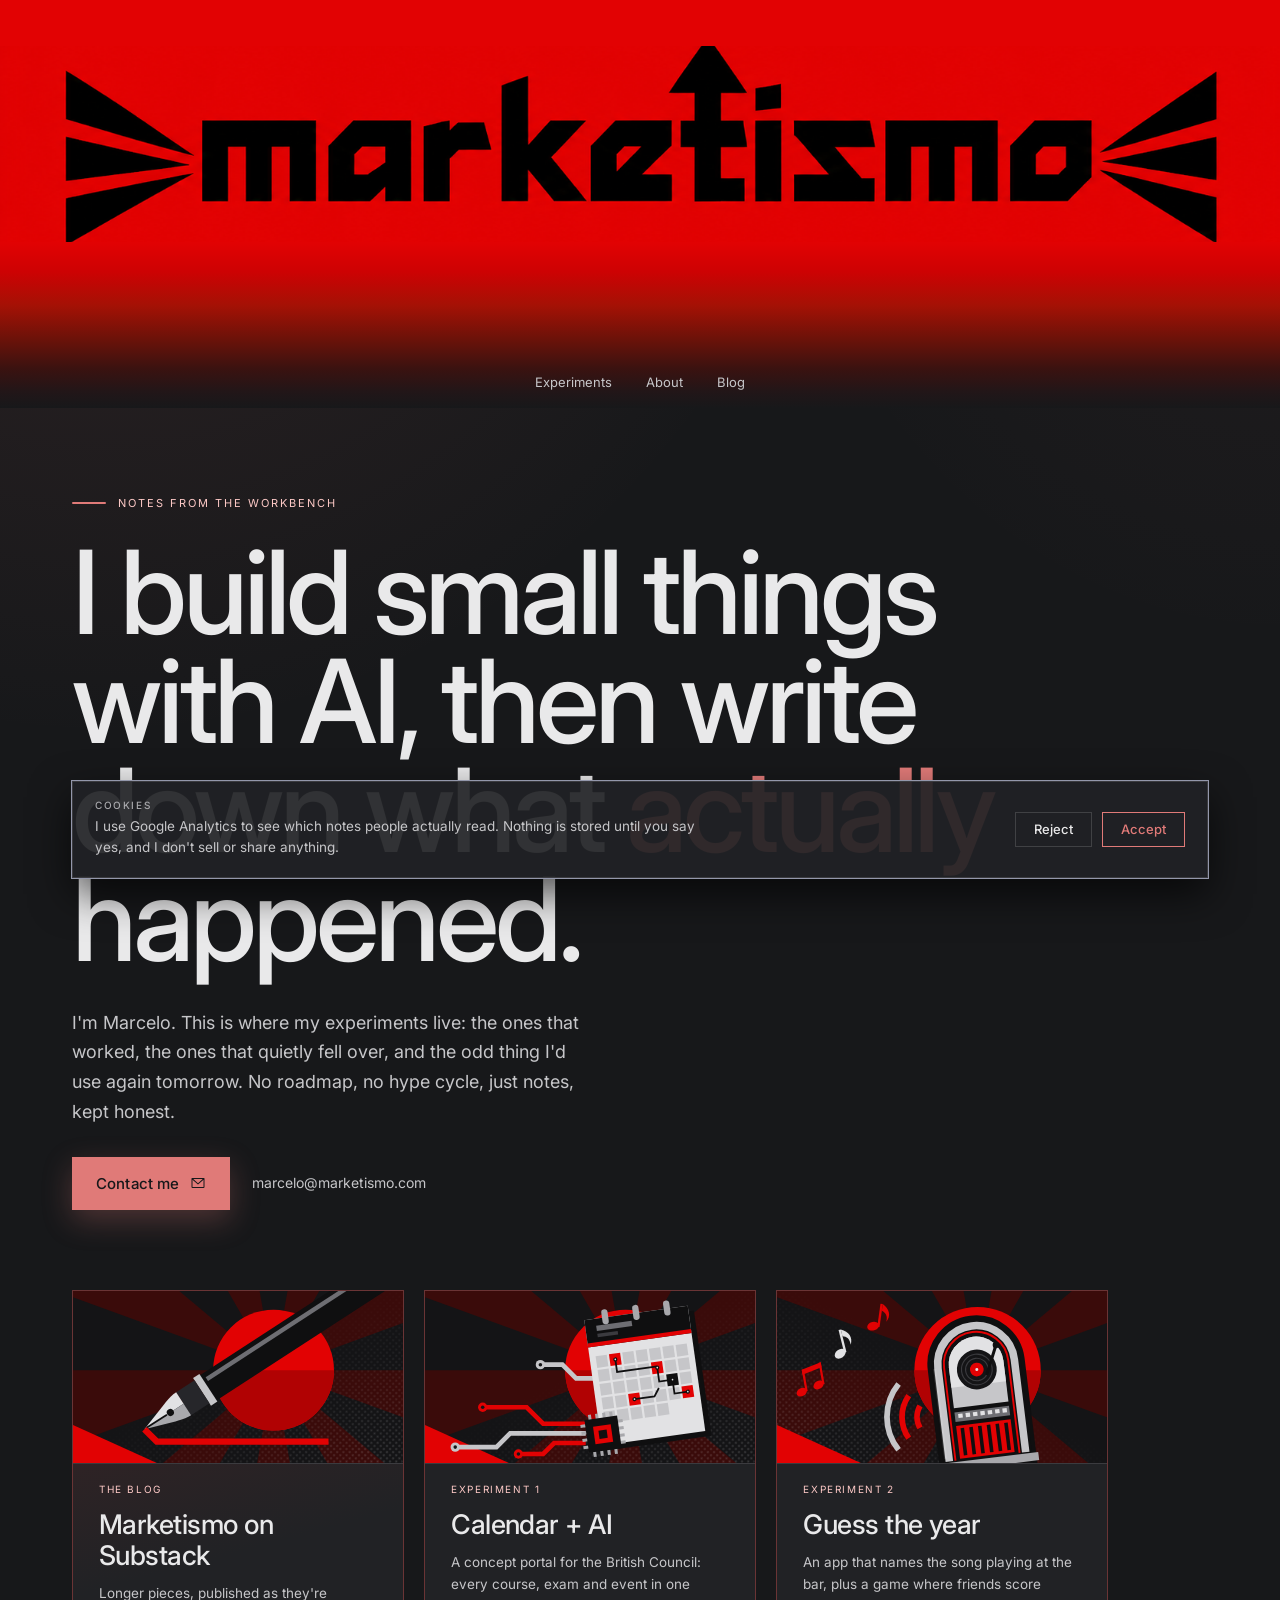
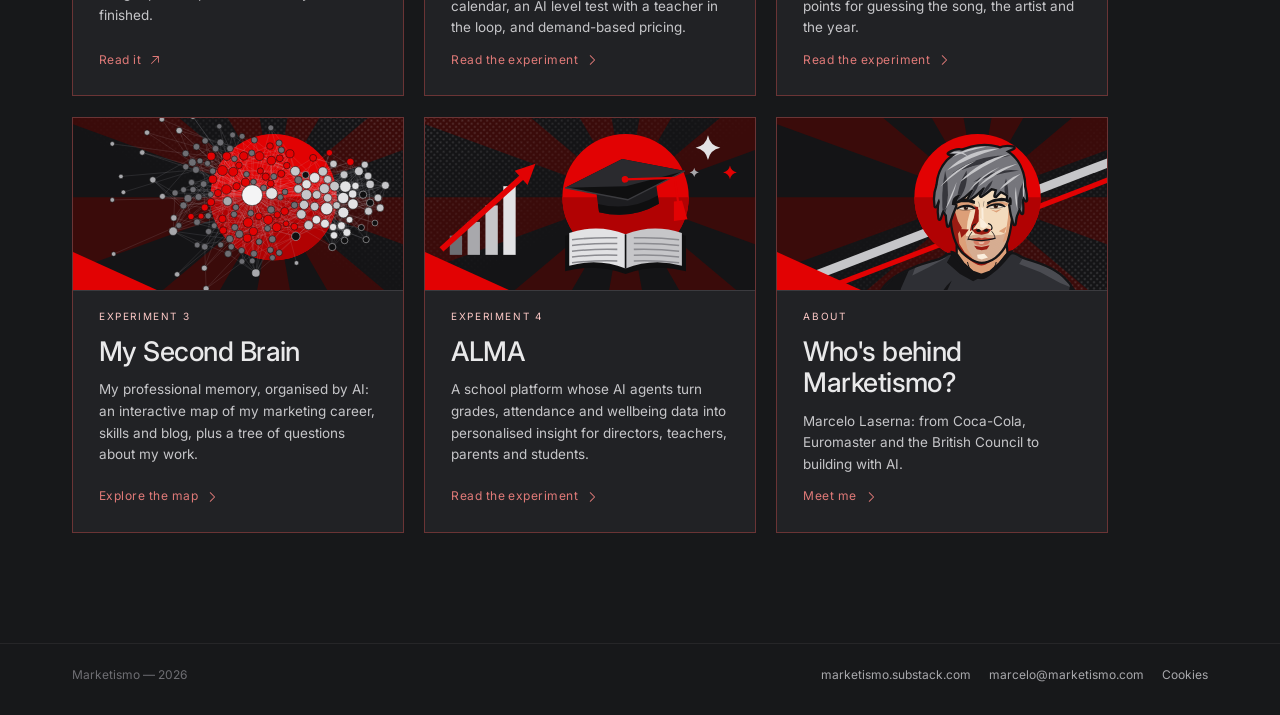
==== commit 0d3ad13a: "Add Experiment 4: ALMA, with its dashboard at /alma/dashboard/ New /alma/ article with a constructiv" ====
--- a/index.html
+++ b/index.html
@@ -265,6 +265,65 @@
           </span>
         </a>
 
+        <a class="tile tile--experiment" href="/alma/">
+          <span class="tile-media tile-media--poster">
+            <svg class="poster" viewBox="0 0 240 126" preserveAspectRatio="xMidYMid slice" xmlns="http://www.w3.org/2000/svg" aria-hidden="true">
+              <defs>
+                <pattern id="alm-dots" width="3.2" height="3.2" patternUnits="userSpaceOnUse" patternTransform="rotate(45)">
+                  <circle cx="1.6" cy="1.6" r=".75" fill="#c6c6c9"/>
+                </pattern>
+                <linearGradient id="alm-fade" x1="1" y1="1" x2="0" y2="0">
+                  <stop offset=".45" stop-color="#fff" stop-opacity="0"/>
+                  <stop offset="1" stop-color="#fff" stop-opacity="1"/>
+                </linearGradient>
+                <mask id="alm-dots-mask"><rect width="240" height="126" fill="url(#alm-fade)"/></mask>
+              </defs>
+              <rect width="240" height="126" fill="#141416"/>
+              <path class="poster-rays" d="M146 58L466.0 58.0L446.7 167.4ZM146 58L391.1 263.7L306.0 335.1ZM146 58L201.6 373.1L90.4 373.1ZM146 58L-14.0 335.1L-99.1 263.7ZM146 58L-154.7 167.4L-174.0 58.0ZM146 58L-154.7 -51.4L-99.1 -147.7ZM146 58L-14.0 -219.1L90.4 -257.1ZM146 58L201.6 -257.1L306.0 -219.1ZM146 58L391.1 -147.7L446.7 -51.4Z" fill="#3a0b0a"/>
+              <rect width="240" height="126" fill="url(#alm-dots)" mask="url(#alm-dots-mask)" opacity=".22"/>
+              <circle cx="146" cy="58" r="46" fill="#e20203"/>
+              <path d="M100 58 A46 46 0 0 0 192 58 Z" fill="#b10203"/>
+              <path d="M0 126 L0 98 L62 126 Z" fill="#e20203"/>
+              <g class="poster-growth">
+                <rect x="18" y="86" width="9" height="14" fill="#6e6e73"/>
+                <rect x="31" y="76" width="9" height="24" fill="#a8a8ac"/>
+                <rect x="44" y="64" width="9" height="36" fill="#c6c6c9"/>
+                <rect x="57" y="50" width="9" height="50" fill="#e2e2e4"/>
+                <path d="M12 96 L71 43" stroke="#e20203" stroke-width="4.2" stroke-linecap="butt"/>
+                <path d="M80.4 33.6 L74.7 49.2 L65.3 38.8 Z" fill="#e20203"/>
+              </g>
+              <g class="poster-book">
+                <path d="M102 112 L102 86 Q124 80 146 88 Q168 80 190 86 L190 112 Q168 106 146 114 Q124 106 102 112 Z" fill="#0f0f10"/>
+                <path d="M105 108 L105 84 Q126 77 146 85 L146 110 Q126 102 105 108 Z" fill="#e2e2e4"/>
+                <path d="M187 108 L187 84 Q166 77 146 85 L146 110 Q166 102 187 108 Z" fill="#c6c6c9"/>
+                <path d="M107 89Q123.5 87 140 87.6" stroke="#8b8b90" stroke-width="1.1" fill="none"/><path d="M107 93.2Q123.5 91.2 140 91.8" stroke="#8b8b90" stroke-width="1.1" fill="none"/><path d="M107 97.4Q123.5 95.4 140 96" stroke="#8b8b90" stroke-width="1.1" fill="none"/><path d="M107 101.6Q123.5 99.6 140 100.19999999999999" stroke="#8b8b90" stroke-width="1.1" fill="none"/><path d="M107 105.8Q123.5 103.8 140 104.39999999999999" stroke="#8b8b90" stroke-width="1.1" fill="none"/><path d="M152 87.6Q168.5 87 185 89" stroke="#8b8b90" stroke-width="1.1" fill="none"/><path d="M152 91.8Q168.5 91.2 185 93.2" stroke="#8b8b90" stroke-width="1.1" fill="none"/><path d="M152 96Q168.5 95.4 185 97.4" stroke="#8b8b90" stroke-width="1.1" fill="none"/><path d="M152 100.19999999999999Q168.5 99.6 185 101.6" stroke="#8b8b90" stroke-width="1.1" fill="none"/><path d="M152 104.39999999999999Q168.5 103.8 185 105.8" stroke="#8b8b90" stroke-width="1.1" fill="none"/>
+                <path d="M146 85 L146 110" stroke="#0f0f10" stroke-width="1.2"/>
+              </g>
+              <g class="poster-cap"><g transform="rotate(-8 146 48)">
+                <path d="M124 52 L124 66 Q146 75 168 66 L168 52 Q146 60 124 52 Z" fill="#1d1d20"/>
+                <path d="M124 60 Q146 69 168 60 L168 66 Q146 75 124 66 Z" fill="#0f0f10"/>
+                <path d="M146 30 L190 45 L146 60 L102 45 Z" fill="#0f0f10"/>
+                <path d="M146 30 L190 45 L146 50 L102 45 Z" fill="#2a2a2e"/>
+                <path d="M102 45 L146 60 L190 45" stroke="#3b3b3f" stroke-width="1" fill="none"/>
+                <circle cx="146" cy="45" r="2.4" fill="#e20203"/>
+                <path d="M146 45 L182 49 L182 68" stroke="#e20203" stroke-width="1.6" fill="none"/>
+                <path d="M179 66 L185 66 L187 80 L177 80 Z" fill="#e20203"/>
+              </g></g>
+              <g class="poster-spark">
+                <path d="M206 13Q207.44 20.56 215 22Q207.44 23.44 206 31Q204.56 23.44 197 22Q204.56 20.56 206 13Z" fill="#e2e2e4"/>
+                <path d="M222 35Q222.8 39.2 227 40Q222.8 40.8 222 45Q221.2 40.8 217 40Q221.2 39.2 222 35Z" fill="#e20203"/>
+                <path d="M196 36.6Q196.544 39.456 199.4 40Q196.544 40.544 196 43.4Q195.456 40.544 192.6 40Q195.456 39.456 196 36.6Z" fill="#a8a8ac"/>
+              </g>
+            </svg>
+          </span>
+          <span class="tile-kicker">Experiment 4</span>
+          <span class="tile-title">ALMA</span>
+          <span class="tile-body">A school platform whose AI agents turn grades, attendance and wellbeing data into personalised insight for directors, teachers, parents and students.</span>
+          <span class="tile-cta">Read the experiment
+            <svg width="14" height="14" viewBox="0 0 256 256" fill="currentColor" aria-hidden="true"><path d="m181.7 133.7-80 80a8 8 0 0 1-11.4-11.4L164.7 128 90.3 53.7a8 8 0 0 1 11.4-11.4l80 80a8 8 0 0 1 0 11.4Z"/></svg>
+          </span>
+        </a>
+
         <a class="tile tile--experiment" href="/about/">
           <span class="tile-media tile-media--poster">
             <svg class="poster" viewBox="0 0 240 126" preserveAspectRatio="xMidYMid slice" xmlns="http://www.w3.org/2000/svg" aria-hidden="true">
--- a/assets/css/site.css
+++ b/assets/css/site.css
@@ -295,13 +295,16 @@
 .poster-pen { transition: transform .6s cubic-bezier(.16,.84,.26,1); }
 .tile:hover .poster-rays { transform: rotate(10deg); }
 .tile:hover .poster-pen { transform: translate(-3px, 2px); }
-.poster-notes, .poster-jukebox, .poster-traces, .poster-calendar, .poster-bars, .poster-portrait, .poster-graph { transition: transform .6s cubic-bezier(.16,.84,.26,1); }
+.poster-notes, .poster-jukebox, .poster-traces, .poster-calendar, .poster-bars, .poster-portrait, .poster-graph, .poster-growth, .poster-cap, .poster-spark { transition: transform .6s cubic-bezier(.16,.84,.26,1); }
 .tile:hover .poster-notes { transform: translate(-4px, -3px); }
 .tile:hover .poster-jukebox, .tile:hover .poster-calendar { transform: translateY(-2px); }
 .tile:hover .poster-traces { transform: translateX(-4px); }
 .tile:hover .poster-bars { transform: translate(-6px, 2px); }
 .tile:hover .poster-portrait { transform: translateY(-2px); }
 .tile:hover .poster-graph { transform: translate(-3px, -2px); }
+.tile:hover .poster-growth { transform: translate(2px, -3px); }
+.tile:hover .poster-cap { transform: translateY(-3px); }
+.tile:hover .poster-spark { transform: translate(-2px, 2px); }
 
 /* — article: points scoreboard — */
 .points { list-style: none; margin: 4px 0 20px; padding: 0; display: grid; grid-template-columns: repeat(3, 1fr); gap: 12px; }
@@ -337,9 +340,7 @@
 .cta-secondary { display: inline-flex; align-items: center; gap: 8px; font-size: 14px; color: var(--color-neutral-200); text-decoration: none; }
 .cta-secondary:hover { color: var(--color-accent); }
 
-/* — five tiles on wide screens: the blog spans two columns on top, the rest fill a row of three — */
+/* — six tiles on wide screens: two rows of three — */
 @media (min-width: 980px) {
   .tile-grid { grid-template-columns: repeat(3, 1fr); }
-  .tile--featured { grid-column: span 2; }
-  .tile--featured .tile-media { flex: 1 1 auto; aspect-ratio: auto; min-height: 200px; }
-}
+}
